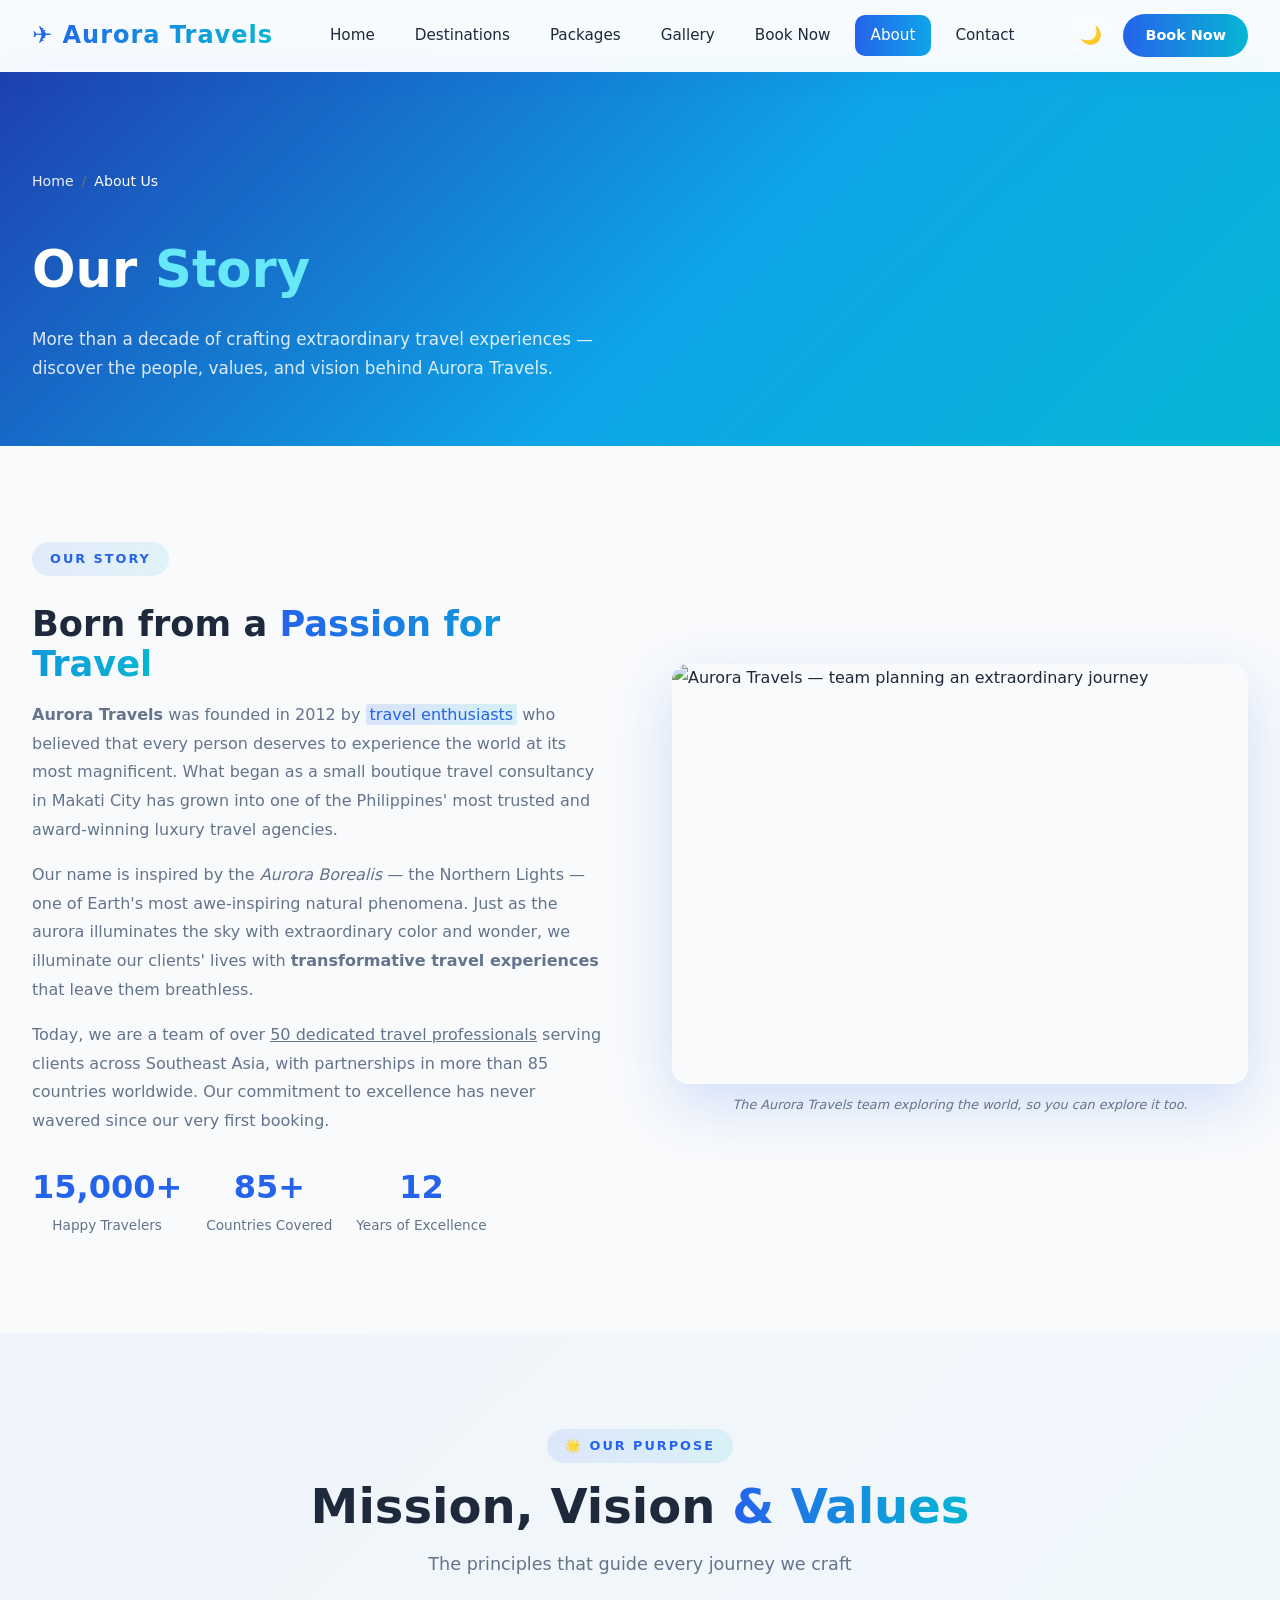
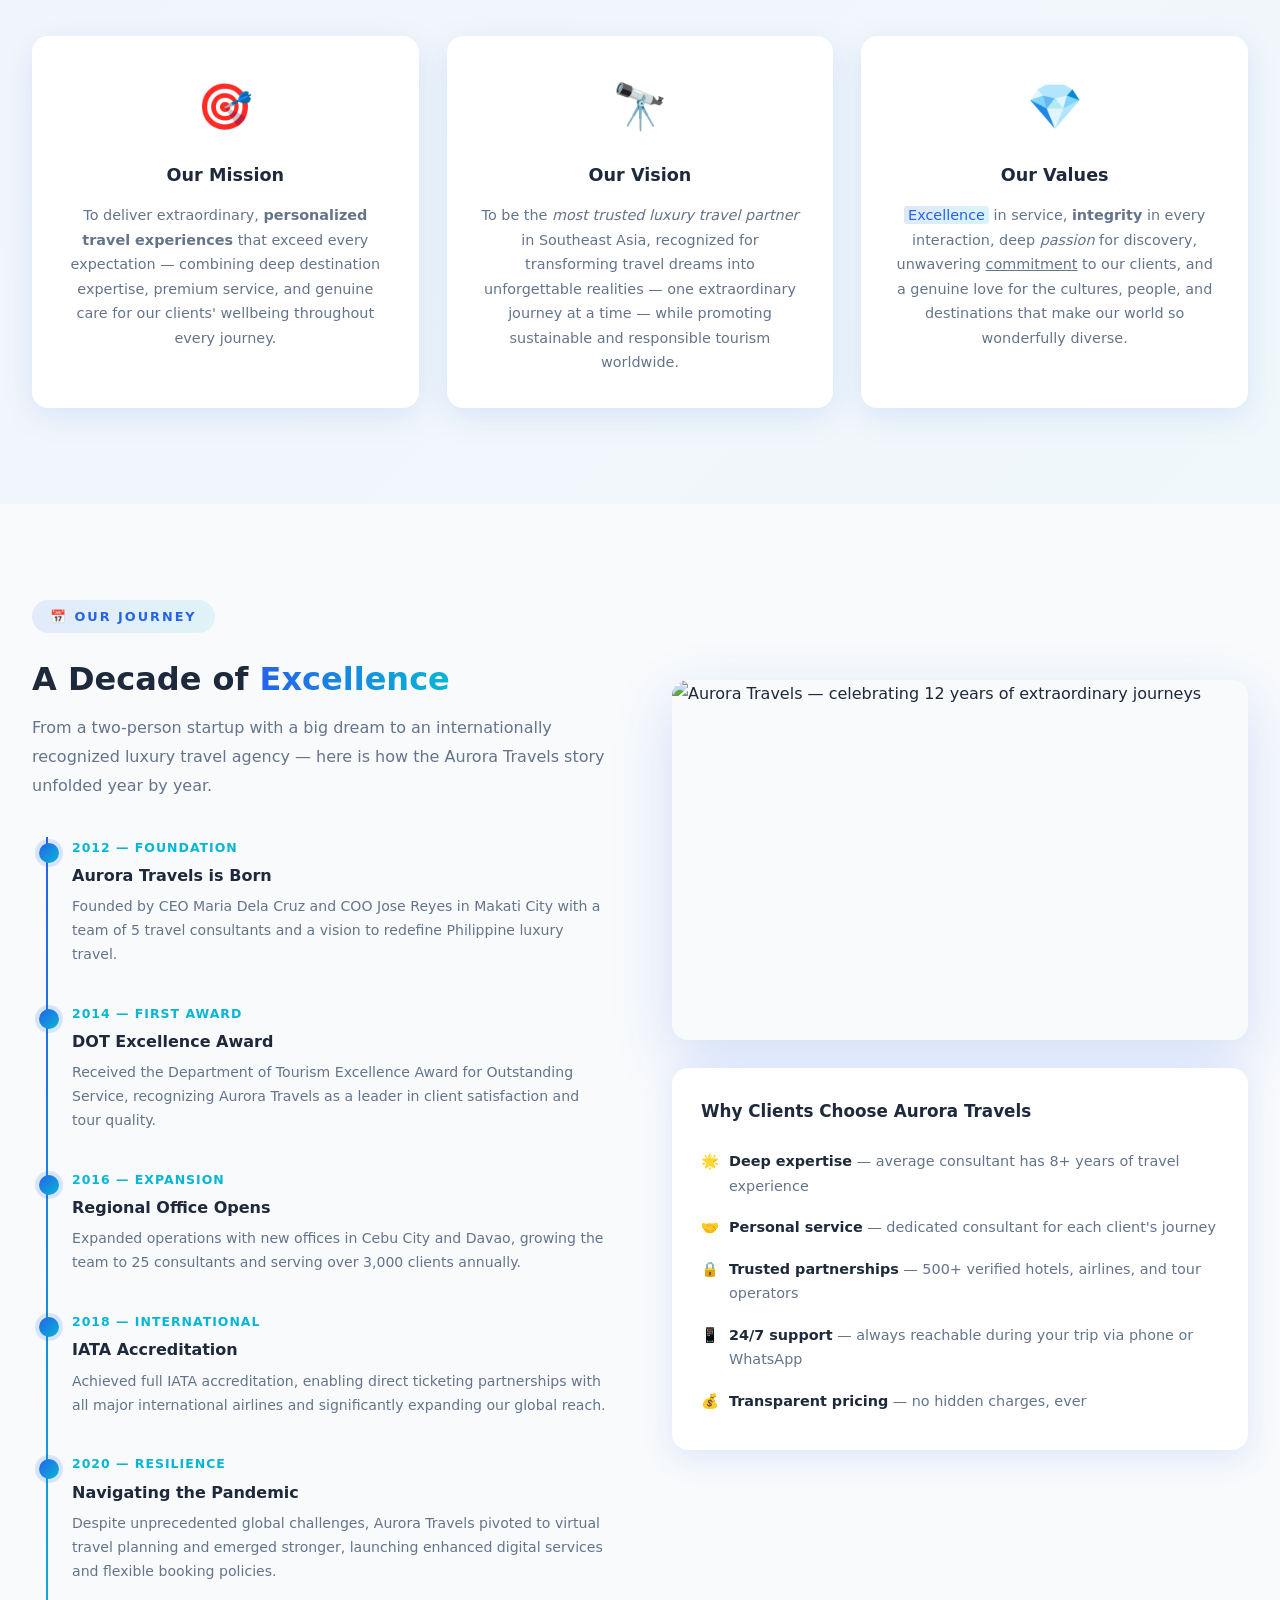
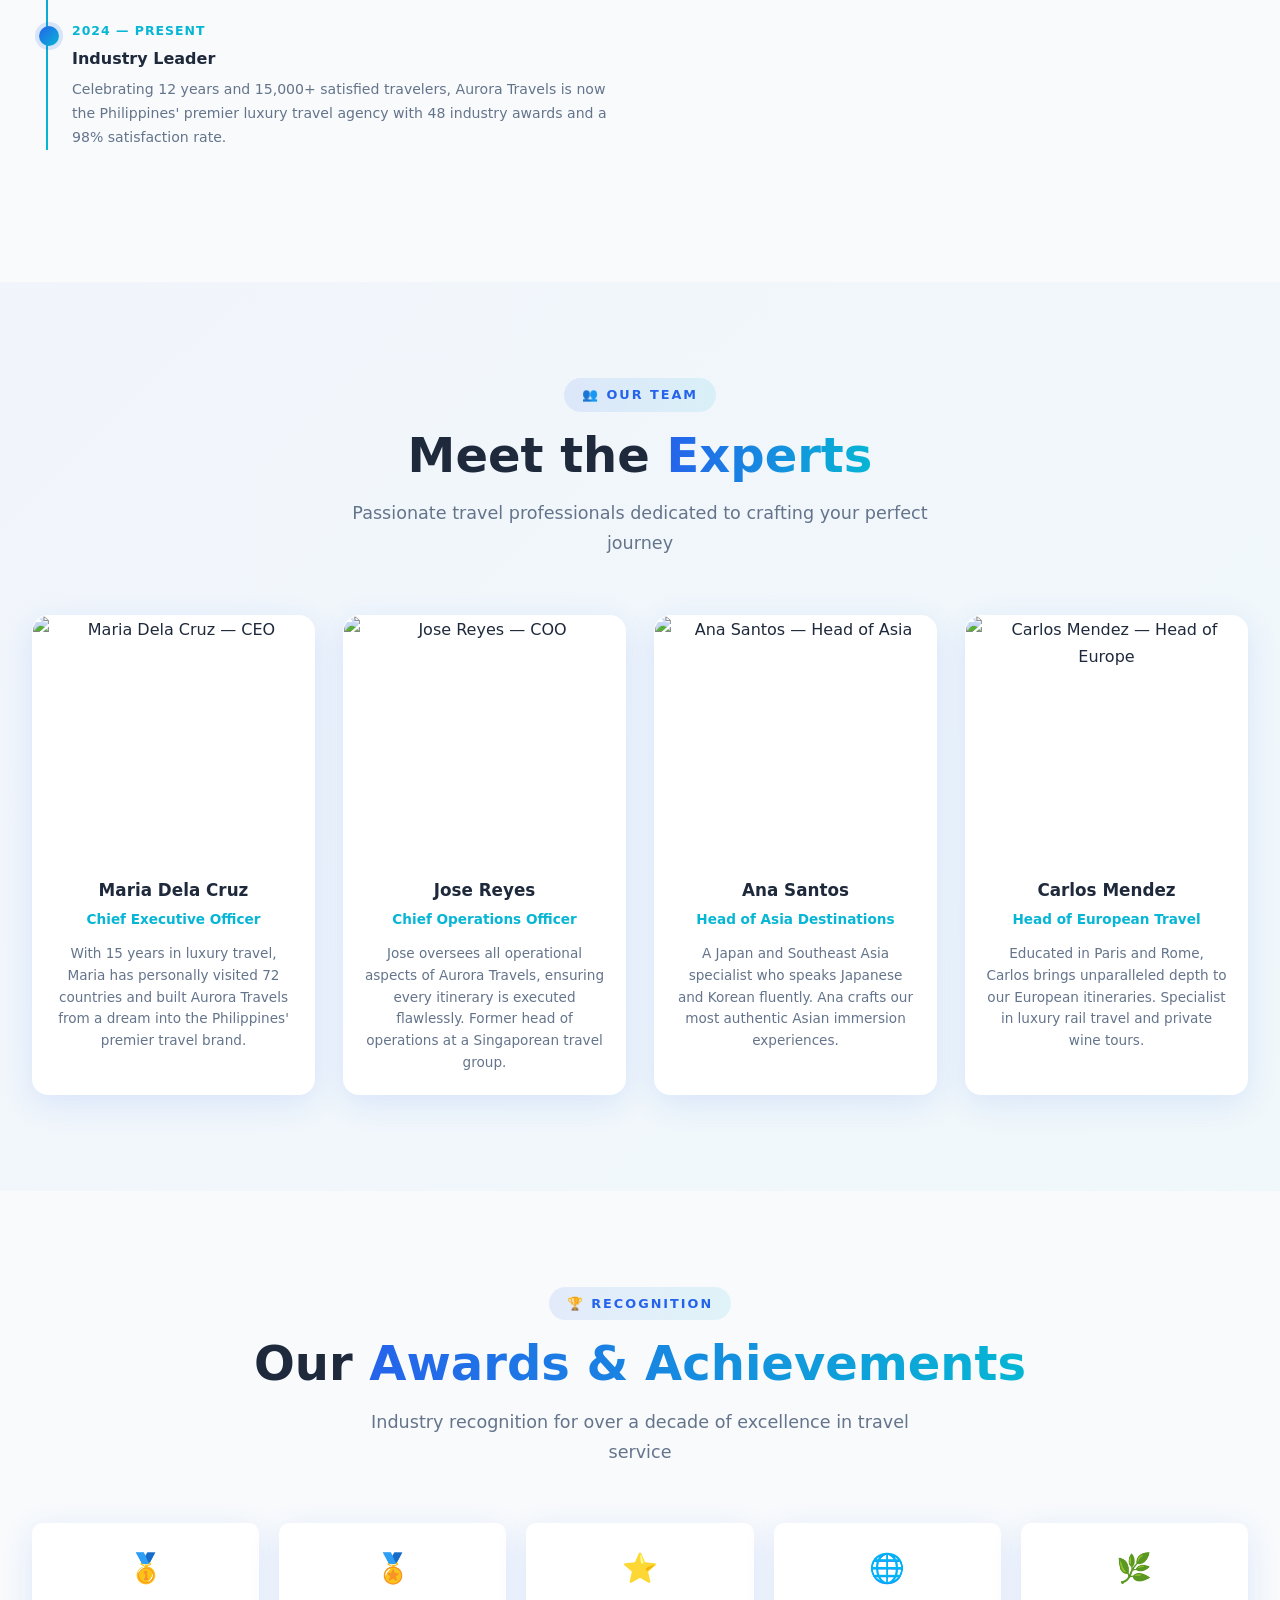
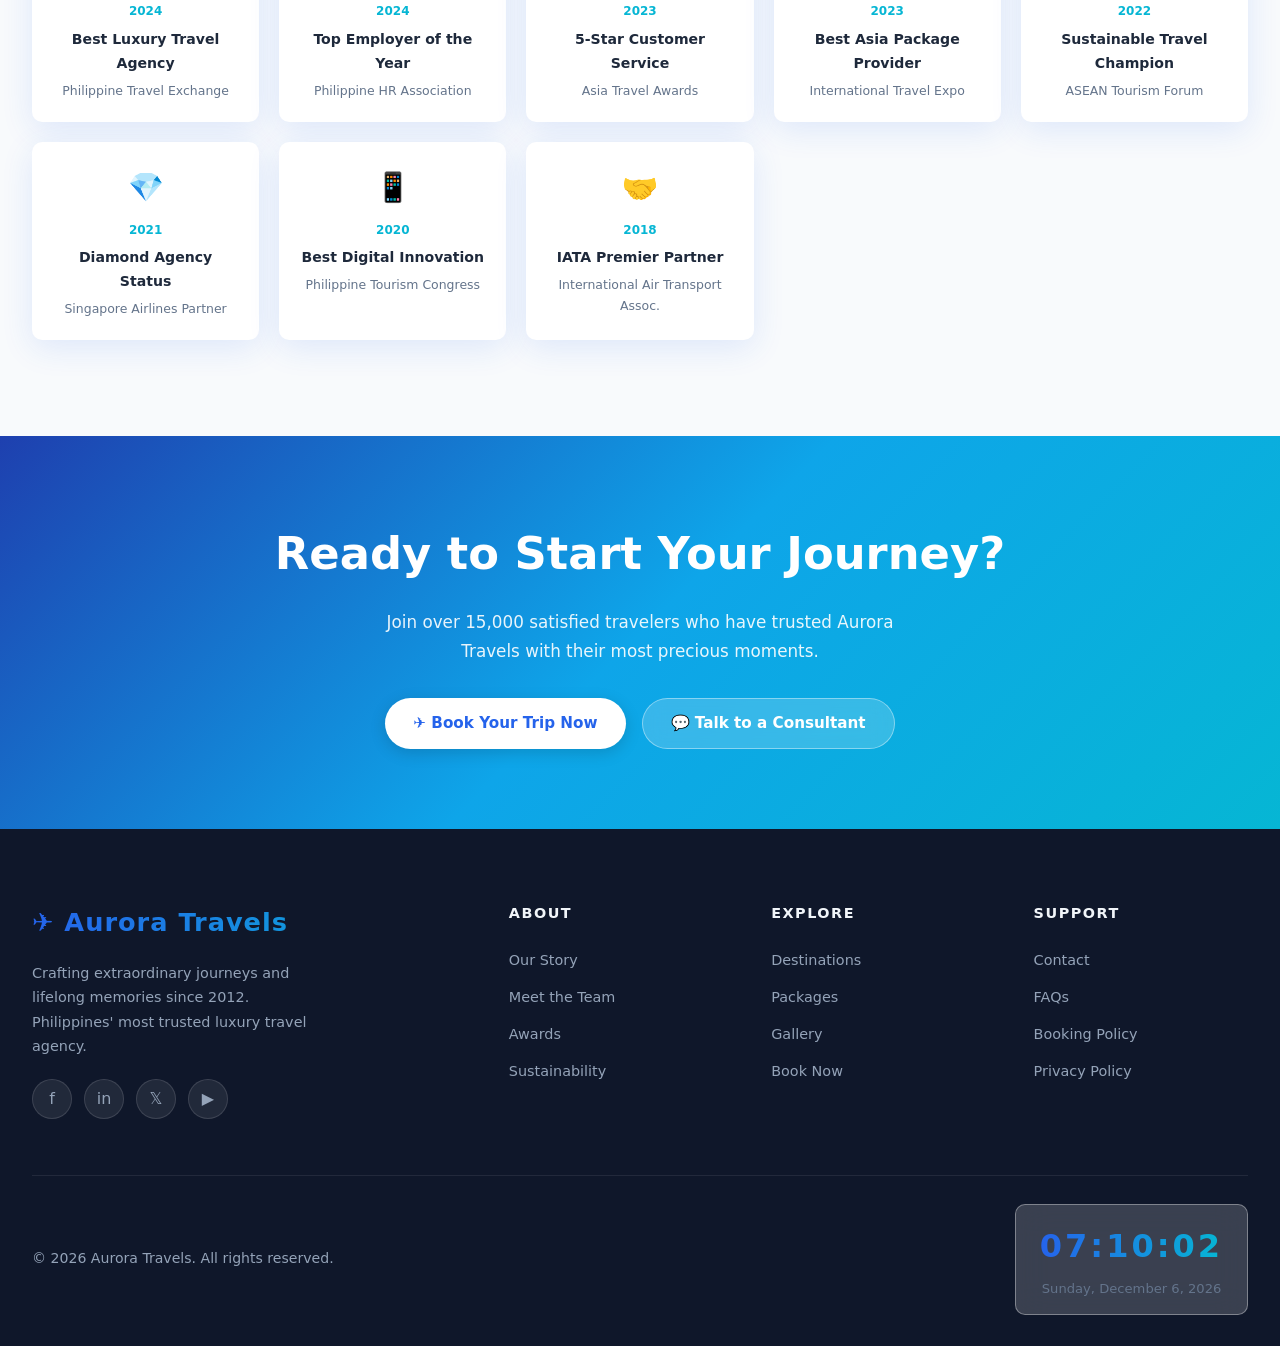
==== about.html @ 72532696 "Add files via upload" ====
<!DOCTYPE html>
<html lang="en">
<head>
  <meta charset="UTF-8" />
  <meta name="viewport" content="width=device-width, initial-scale=1.0" />
  <title>About Us — Aurora Travels</title>
  <link rel="stylesheet" href="style.css" />
  <style>
    /* Internal CSS — About Page */
    .about-hero {
      background: linear-gradient(135deg, #1E40AF 0%, #0EA5E9 55%, #06B6D4 100%);
      padding: 80px 0 64px; color: #fff; position: relative; overflow: hidden;
    }
    .timeline { position: relative; padding: 0 0 0 40px; }
    .timeline::before {
      content: ''; position: absolute; left: 14px; top: 0; bottom: 0;
      width: 2px; background: linear-gradient(to bottom, var(--primary), var(--accent));
    }
    .timeline-item { position: relative; margin-bottom: 36px; }
    .timeline-dot {
      position: absolute; left: -33px; top: 6px;
      width: 20px; height: 20px; border-radius: 50%;
      background: linear-gradient(135deg, var(--primary), var(--accent));
      box-shadow: 0 0 0 4px rgba(37,99,235,0.15);
    }
    .timeline-year {
      font-size: 0.78rem; font-weight: 800; color: var(--accent); letter-spacing: 1px;
      text-transform: uppercase; margin-bottom: 4px;
    }
    .timeline-item h4 { font-size: 1rem; font-weight: 800; margin-bottom: 6px; }
    .timeline-item p  { font-size: 0.88rem; color: var(--text-light); line-height: 1.7; }

    .mission-grid { display: grid; grid-template-columns: 1fr 1fr 1fr; gap: 28px; }
    @media (max-width: 768px) { .mission-grid { grid-template-columns: 1fr; } }
    .mission-card {
      background: var(--card); border-radius: var(--radius); padding: 32px;
      text-align: center; box-shadow: var(--shadow); border: 1px solid var(--glass-border);
      transition: all 0.35s;
    }
    .mission-card:hover { transform: translateY(-6px); box-shadow: var(--shadow-lg); }
    .mission-icon { font-size: 2.8rem; margin-bottom: 16px; }
    .mission-card h3 { font-size: 1.1rem; font-weight: 800; margin-bottom: 12px; }
    .mission-card p  { font-size: 0.9rem; color: var(--text-light); line-height: 1.7; }

    .award-grid { display: grid; grid-template-columns: repeat(auto-fill, minmax(200px, 1fr)); gap: 20px; }
    .award-card {
      background: var(--card); border-radius: var(--radius-sm); padding: 20px; text-align: center;
      border: 1px solid var(--glass-border); box-shadow: var(--shadow); transition: all 0.3s;
    }
    .award-card:hover { transform: translateY(-3px); }
    .award-year { font-size: 0.75rem; color: var(--accent); font-weight: 700; margin-bottom: 6px; }
    .award-name { font-size: 0.88rem; font-weight: 700; margin-bottom: 4px; }
    .award-body { font-size: 0.78rem; color: var(--text-light); }
    .award-trophy { font-size: 1.8rem; margin-bottom: 8px; }
  </style>
</head>
<body>

<div id="loading-screen">
  <div class="loader-logo">✈ Aurora Travels</div>
  <div class="loader-bar"><div class="loader-fill"></div></div>
  <p class="loader-text">Loading our story…</p>
</div>
<button id="scroll-top" onclick="window.scrollTo({top:0,behavior:'smooth'})">▲</button>

<nav class="navbar">
  <div class="nav-inner">
    <a href="index.html" class="nav-logo">✈ Aurora Travels</a>
    <div class="nav-links" id="navLinks">
      <a href="index.html">Home</a>
      <a href="destinations.html">Destinations</a>
      <a href="packages.html">Packages</a>
      <a href="gallery.html">Gallery</a>
      <a href="booking.html">Book Now</a>
      <a href="about.html" class="active">About</a>
      <a href="contact.html">Contact</a>
    </div>
    <div class="nav-actions">
      <button class="btn-theme" id="themeToggle">🌙</button>
      <a href="booking.html" class="btn-nav-cta">Book Now</a>
      <div class="hamburger" id="hamburger"><span></span><span></span><span></span></div>
    </div>
  </div>
</nav>

<!-- Page Hero -->
<section class="about-hero">
  <div class="container" style="position:relative;z-index:2">
    <div class="breadcrumb" style="color:rgba(255,255,255,0.7)">
      <a href="index.html" style="color:rgba(255,255,255,0.9)">Home</a>
      <span>/</span><span style="color:#fff">About Us</span>
    </div>
    <h1 style="font-size:clamp(2.2rem,5vw,3.2rem);font-weight:900;margin:14px 0 12px">
      Our <span style="color:#67E8F9">Story</span>
    </h1>
    <p style="opacity:0.85;max-width:580px;font-size:1.05rem">
      More than a decade of crafting extraordinary travel experiences — discover the people, values, and vision
      behind Aurora Travels.
    </p>
  </div>
</section>

<!-- Company Introduction -->
<section class="section">
  <div class="container">
    <div style="display:grid;grid-template-columns:1fr 1fr;gap:64px;align-items:center" class="fade-in">
      <div>
        <div class="section-tag">Our Story</div>
        <h2 class="section-title" style="font-size:2.2rem;margin-top:12px">
          Born from a <span>Passion for Travel</span>
        </h2>
        <p style="color:var(--text-light);line-height:1.8;margin-bottom:16px">
          <strong>Aurora Travels</strong> was founded in 2012 by <mark>travel enthusiasts</mark> who believed that every person
          deserves to experience the world at its most magnificent. What began as a small boutique travel consultancy
          in Makati City has grown into one of the Philippines' most trusted and award-winning luxury travel agencies.
        </p>
        <p style="color:var(--text-light);line-height:1.8;margin-bottom:16px">
          Our name is inspired by the <em>Aurora Borealis</em> — the Northern Lights — one of Earth's most awe-inspiring
          natural phenomena. Just as the aurora illuminates the sky with extraordinary color and wonder, we illuminate
          our clients' lives with <strong>transformative travel experiences</strong> that leave them breathless.
        </p>
        <p style="color:var(--text-light);line-height:1.8;margin-bottom:24px">
          Today, we are a team of over <u>50 dedicated travel professionals</u> serving clients across Southeast Asia,
          with partnerships in more than 85 countries worldwide. Our commitment to excellence has never wavered
          since our very first booking.
        </p>
        <div style="display:flex;gap:24px;flex-wrap:wrap">
          <div style="text-align:center">
            <div style="font-size:2rem;font-weight:900;color:var(--primary)">15,000+</div>
            <div style="font-size:0.85rem;color:var(--text-light)">Happy Travelers</div>
          </div>
          <div style="text-align:center">
            <div style="font-size:2rem;font-weight:900;color:var(--primary)">85+</div>
            <div style="font-size:0.85rem;color:var(--text-light)">Countries Covered</div>
          </div>
          <div style="text-align:center">
            <div style="font-size:2rem;font-weight:900;color:var(--primary)">12</div>
            <div style="font-size:0.85rem;color:var(--text-light)">Years of Excellence</div>
          </div>
        </div>
      </div>
      <div>
        <a href="gallery.html">
          <img src="https://images.unsplash.com/photo-1469854523086-cc02fe5d8800?w=800&q=80"
            alt="Aurora Travels — team planning an extraordinary journey"
            style="border-radius:var(--radius);box-shadow:var(--shadow-lg);width:100%;height:420px;object-fit:cover;cursor:pointer"
            title="View our Gallery" />
        </a>
        <p style="text-align:center;font-size:0.8rem;color:var(--text-light);margin-top:10px">
          <em>The Aurora Travels team exploring the world, so you can explore it too.</em>
        </p>
      </div>
    </div>
  </div>
</section>

<!-- Mission, Vision, Values -->
<section class="section" style="background:linear-gradient(135deg,rgba(37,99,235,0.03),rgba(6,182,212,0.03))">
  <div class="container">
    <div class="section-header fade-in">
      <div class="section-tag">🌟 Our Purpose</div>
      <h2 class="section-title">Mission, Vision <span>&amp; Values</span></h2>
      <p class="section-subtitle">The principles that guide every journey we craft</p>
    </div>
    <div class="mission-grid">
      <div class="mission-card fade-in">
        <div class="mission-icon">🎯</div>
        <h3>Our Mission</h3>
        <p>
          To deliver extraordinary, <strong>personalized travel experiences</strong> that exceed every expectation —
          combining deep destination expertise, premium service, and genuine care for our clients' wellbeing
          throughout every journey.
        </p>
      </div>
      <div class="mission-card fade-in">
        <div class="mission-icon">🔭</div>
        <h3>Our Vision</h3>
        <p>
          To be the <em>most trusted luxury travel partner</em> in Southeast Asia, recognized for transforming
          travel dreams into unforgettable realities — one extraordinary journey at a time — while promoting
          sustainable and responsible tourism worldwide.
        </p>
      </div>
      <div class="mission-card fade-in">
        <div class="mission-icon">💎</div>
        <h3>Our Values</h3>
        <p>
          <mark>Excellence</mark> in service, <strong>integrity</strong> in every interaction, deep <em>passion</em> for
          discovery, unwavering <u>commitment</u> to our clients, and a genuine love for the cultures, people,
          and destinations that make our world so wonderfully diverse.
        </p>
      </div>
    </div>
  </div>
</section>

<!-- Company History Timeline -->
<section class="section">
  <div class="container">
    <div style="display:grid;grid-template-columns:1fr 1fr;gap:64px;align-items:start">
      <div class="fade-in">
        <div class="section-tag">📅 Our Journey</div>
        <h2 class="section-title" style="font-size:2rem;margin-top:12px">
          A Decade of <span>Excellence</span>
        </h2>
        <p style="color:var(--text-light);margin-bottom:36px;line-height:1.8">
          From a two-person startup with a big dream to an internationally recognized luxury travel agency —
          here is how the Aurora Travels story unfolded year by year.
        </p>
        <div class="timeline">
          <div class="timeline-item">
            <div class="timeline-dot"></div>
            <div class="timeline-year">2012 — Foundation</div>
            <h4>Aurora Travels is Born</h4>
            <p>Founded by CEO Maria Dela Cruz and COO Jose Reyes in Makati City with a team of 5 travel consultants and a vision to redefine Philippine luxury travel.</p>
          </div>
          <div class="timeline-item">
            <div class="timeline-dot"></div>
            <div class="timeline-year">2014 — First Award</div>
            <h4>DOT Excellence Award</h4>
            <p>Received the Department of Tourism Excellence Award for Outstanding Service, recognizing Aurora Travels as a leader in client satisfaction and tour quality.</p>
          </div>
          <div class="timeline-item">
            <div class="timeline-dot"></div>
            <div class="timeline-year">2016 — Expansion</div>
            <h4>Regional Office Opens</h4>
            <p>Expanded operations with new offices in Cebu City and Davao, growing the team to 25 consultants and serving over 3,000 clients annually.</p>
          </div>
          <div class="timeline-item">
            <div class="timeline-dot"></div>
            <div class="timeline-year">2018 — International</div>
            <h4>IATA Accreditation</h4>
            <p>Achieved full IATA accreditation, enabling direct ticketing partnerships with all major international airlines and significantly expanding our global reach.</p>
          </div>
          <div class="timeline-item">
            <div class="timeline-dot"></div>
            <div class="timeline-year">2020 — Resilience</div>
            <h4>Navigating the Pandemic</h4>
            <p>Despite unprecedented global challenges, Aurora Travels pivoted to virtual travel planning and emerged stronger, launching enhanced digital services and flexible booking policies.</p>
          </div>
          <div class="timeline-item">
            <div class="timeline-dot"></div>
            <div class="timeline-year">2024 — Present</div>
            <h4>Industry Leader</h4>
            <p>Celebrating 12 years and 15,000+ satisfied travelers, Aurora Travels is now the Philippines' premier luxury travel agency with 48 industry awards and a 98% satisfaction rate.</p>
          </div>
        </div>
      </div>
      <div class="fade-in" style="padding-top:80px">
        <img src="https://images.unsplash.com/photo-1528360983277-13d401cdc186?w=700&q=80"
          alt="Aurora Travels — celebrating 12 years of extraordinary journeys"
          style="border-radius:var(--radius);box-shadow:var(--shadow-lg);width:100%;height:360px;object-fit:cover;margin-bottom:28px" />
        <!-- Why Choose Aurora — Unordered List -->
        <div style="background:var(--card);border-radius:var(--radius);padding:28px;box-shadow:var(--shadow);border:1px solid var(--glass-border)">
          <h3 style="font-size:1.05rem;margin-bottom:16px">Why Clients Choose Aurora Travels</h3>
          <ul style="list-style:none">
            <li style="display:flex;gap:10px;padding:8px 0;border-bottom:1px solid var(--glass-border);font-size:0.9rem;color:var(--text-light)">🌟 <span><strong style="color:var(--text)">Deep expertise</strong> — average consultant has 8+ years of travel experience</span></li>
            <li style="display:flex;gap:10px;padding:8px 0;border-bottom:1px solid var(--glass-border);font-size:0.9rem;color:var(--text-light)">🤝 <span><strong style="color:var(--text)">Personal service</strong> — dedicated consultant for each client's journey</span></li>
            <li style="display:flex;gap:10px;padding:8px 0;border-bottom:1px solid var(--glass-border);font-size:0.9rem;color:var(--text-light)">🔒 <span><strong style="color:var(--text)">Trusted partnerships</strong> — 500+ verified hotels, airlines, and tour operators</span></li>
            <li style="display:flex;gap:10px;padding:8px 0;border-bottom:1px solid var(--glass-border);font-size:0.9rem;color:var(--text-light)">📱 <span><strong style="color:var(--text)">24/7 support</strong> — always reachable during your trip via phone or WhatsApp</span></li>
            <li style="display:flex;gap:10px;padding:8px 0;font-size:0.9rem;color:var(--text-light)">💰 <span><strong style="color:var(--text)">Transparent pricing</strong> — no hidden charges, ever</span></li>
          </ul>
        </div>
      </div>
    </div>
  </div>
</section>

<!-- Our Team -->
<section class="section" style="background:linear-gradient(135deg,rgba(37,99,235,0.03),rgba(6,182,212,0.03))">
  <div class="container">
    <div class="section-header fade-in">
      <div class="section-tag">👥 Our Team</div>
      <h2 class="section-title">Meet the <span>Experts</span></h2>
      <p class="section-subtitle">Passionate travel professionals dedicated to crafting your perfect journey</p>
    </div>
    <div class="team-grid">
      <div class="team-card fade-in">
        <img src="https://images.unsplash.com/photo-1573496359142-b8d87734a5a2?w=400&q=80" alt="Maria Dela Cruz — CEO" class="team-img" />
        <div class="team-body">
          <div class="team-name">Maria Dela Cruz</div>
          <div class="team-role">Chief Executive Officer</div>
          <p class="team-bio">With 15 years in luxury travel, Maria has personally visited 72 countries and built Aurora Travels from a dream into the Philippines' premier travel brand.</p>
        </div>
      </div>
      <div class="team-card fade-in">
        <img src="https://images.unsplash.com/photo-1472099645785-5658abf4ff4e?w=400&q=80" alt="Jose Reyes — COO" class="team-img" />
        <div class="team-body">
          <div class="team-name">Jose Reyes</div>
          <div class="team-role">Chief Operations Officer</div>
          <p class="team-bio">Jose oversees all operational aspects of Aurora Travels, ensuring every itinerary is executed flawlessly. Former head of operations at a Singaporean travel group.</p>
        </div>
      </div>
      <div class="team-card fade-in">
        <img src="https://images.unsplash.com/photo-1580489944761-15a19d654956?w=400&q=80" alt="Ana Santos — Head of Asia" class="team-img" />
        <div class="team-body">
          <div class="team-name">Ana Santos</div>
          <div class="team-role">Head of Asia Destinations</div>
          <p class="team-bio">A Japan and Southeast Asia specialist who speaks Japanese and Korean fluently. Ana crafts our most authentic Asian immersion experiences.</p>
        </div>
      </div>
      <div class="team-card fade-in">
        <img src="https://images.unsplash.com/photo-1560250097-0b93528c311a?w=400&q=80" alt="Carlos Mendez — Head of Europe" class="team-img" />
        <div class="team-body">
          <div class="team-name">Carlos Mendez</div>
          <div class="team-role">Head of European Travel</div>
          <p class="team-bio">Educated in Paris and Rome, Carlos brings unparalleled depth to our European itineraries. Specialist in luxury rail travel and private wine tours.</p>
        </div>
      </div>
    </div>
  </div>
</section>

<!-- Achievements / Awards -->
<section class="section">
  <div class="container">
    <div class="section-header fade-in">
      <div class="section-tag">🏆 Recognition</div>
      <h2 class="section-title">Our <span>Awards &amp; Achievements</span></h2>
      <p class="section-subtitle">Industry recognition for over a decade of excellence in travel service</p>
    </div>
    <div class="award-grid">
      <div class="award-card fade-in"><div class="award-trophy">🥇</div><div class="award-year">2024</div><div class="award-name">Best Luxury Travel Agency</div><div class="award-body">Philippine Travel Exchange</div></div>
      <div class="award-card fade-in"><div class="award-trophy">🏅</div><div class="award-year">2024</div><div class="award-name">Top Employer of the Year</div><div class="award-body">Philippine HR Association</div></div>
      <div class="award-card fade-in"><div class="award-trophy">⭐</div><div class="award-year">2023</div><div class="award-name">5-Star Customer Service</div><div class="award-body">Asia Travel Awards</div></div>
      <div class="award-card fade-in"><div class="award-trophy">🌐</div><div class="award-year">2023</div><div class="award-name">Best Asia Package Provider</div><div class="award-body">International Travel Expo</div></div>
      <div class="award-card fade-in"><div class="award-trophy">🌿</div><div class="award-year">2022</div><div class="award-name">Sustainable Travel Champion</div><div class="award-body">ASEAN Tourism Forum</div></div>
      <div class="award-card fade-in"><div class="award-trophy">💎</div><div class="award-year">2021</div><div class="award-name">Diamond Agency Status</div><div class="award-body">Singapore Airlines Partner</div></div>
      <div class="award-card fade-in"><div class="award-trophy">📱</div><div class="award-year">2020</div><div class="award-name">Best Digital Innovation</div><div class="award-body">Philippine Tourism Congress</div></div>
      <div class="award-card fade-in"><div class="award-trophy">🤝</div><div class="award-year">2018</div><div class="award-name">IATA Premier Partner</div><div class="award-body">International Air Transport Assoc.</div></div>
    </div>
  </div>
</section>

<!-- Call to Action -->
<section style="background:linear-gradient(135deg,#1E40AF,#0EA5E9,#06B6D4);padding:80px 0;text-align:center;color:#fff">
  <div class="container fade-in">
    <h2 style="font-size:clamp(1.8rem,4vw,2.8rem);font-weight:900;margin-bottom:16px">
      Ready to Start Your Journey?
    </h2>
    <p style="opacity:0.9;max-width:520px;margin:0 auto 32px;font-size:1.05rem">
      Join over 15,000 satisfied travelers who have trusted Aurora Travels with their most precious moments.
    </p>
    <div style="display:flex;gap:16px;justify-content:center;flex-wrap:wrap">
      <a href="booking.html" class="btn btn-white">✈ Book Your Trip Now</a>
      <a href="contact.html" class="btn btn-ghost" style="color:#fff;border-color:rgba(255,255,255,0.4)">💬 Talk to a Consultant</a>
    </div>
  </div>
</section>

<footer>
  <div class="container">
    <div class="footer-grid">
      <div class="footer-brand">
        <div class="nav-logo">✈ Aurora Travels</div>
        <p>Crafting extraordinary journeys and lifelong memories since 2012. Philippines' most trusted luxury travel agency.</p>
        <div class="footer-social">
          <a class="social-btn" href="https://www.facebook.com" target="_blank">f</a>
          <a class="social-btn" href="https://www.instagram.com" target="_blank">in</a>
          <a class="social-btn" href="https://www.twitter.com" target="_blank">𝕏</a>
          <a class="social-btn" href="https://www.youtube.com" target="_blank">▶</a>
        </div>
      </div>
      <div class="footer-col"><h4>About</h4><ul>
        <li><a href="about.html">Our Story</a></li><li><a href="about.html">Meet the Team</a></li>
        <li><a href="about.html">Awards</a></li><li><a href="about.html">Sustainability</a></li>
      </ul></div>
      <div class="footer-col"><h4>Explore</h4><ul>
        <li><a href="destinations.html">Destinations</a></li>
        <li><a href="packages.html">Packages</a></li>
        <li><a href="gallery.html">Gallery</a></li>
        <li><a href="booking.html">Book Now</a></li>
      </ul></div>
      <div class="footer-col"><h4>Support</h4><ul>
        <li><a href="contact.html">Contact</a></li>
        <li><a href="contact.html">FAQs</a></li>
        <li><a href="booking.html">Booking Policy</a></li>
        <li><a href="#">Privacy Policy</a></li>
      </ul></div>
    </div>
    <div class="footer-bottom">
      <p>© 2026 Aurora Travels. All rights reserved.</p>
      <div class="clock-widget"><div class="clock-time" id="clockTime">00:00:00</div><div class="clock-date" id="clockDate">—</div></div>
    </div>
  </div>
</footer>

<script>
  window.addEventListener('load',function(){setTimeout(function(){var l=document.getElementById('loading-screen');if(l)l.classList.add('hidden');},2200);});
  var isDark=localStorage.getItem('aurora-theme')==='dark';
  var themeBtn=document.getElementById('themeToggle');
  if(isDark){document.body.classList.add('dark');themeBtn.textContent='☀️';}
  themeBtn.addEventListener('click',function(){document.body.classList.toggle('dark');isDark=document.body.classList.contains('dark');themeBtn.textContent=isDark?'☀️':'🌙';localStorage.setItem('aurora-theme',isDark?'dark':'light');});
  document.getElementById('hamburger').addEventListener('click',function(){document.getElementById('navLinks').classList.toggle('mobile-open');});
  window.addEventListener('scroll',function(){var b=document.getElementById('scroll-top');if(b){if(window.scrollY>400)b.classList.add('visible');else b.classList.remove('visible');}});
  var fadeEls=document.querySelectorAll('.fade-in');
  var obs=new IntersectionObserver(function(entries){entries.forEach(function(e){if(e.isIntersecting){e.target.classList.add('visible');obs.unobserve(e.target);}});},{threshold:0.1});
  fadeEls.forEach(function(el){obs.observe(el);});
  function updateClock(){var n=new Date();var h=String(n.getHours()).padStart(2,'0');var m=String(n.getMinutes()).padStart(2,'0');var s=String(n.getSeconds()).padStart(2,'0');var t=document.getElementById('clockTime');var d=document.getElementById('clockDate');var days=['Sunday','Monday','Tuesday','Wednesday','Thursday','Friday','Saturday'];var months=['January','February','March','April','May','June','July','August','September','October','November','December'];if(t)t.textContent=h+':'+m+':'+s;if(d)d.textContent=days[n.getDay()]+', '+months[n.getMonth()]+' '+n.getDate()+', '+n.getFullYear();}
  updateClock();setInterval(updateClock,1000);
</script>
</body>
</html>
---- style.css ----
/* =========================================
   AURORA TRAVELS — External Stylesheet
   style.css
   ========================================= */

/* ---- CSS Variables ---- */
:root {
  --primary:     #2563EB;
  --secondary:   #0EA5E9;
  --accent:      #06B6D4;
  --bg:          #F8FAFC;
  --card:        #FFFFFF;
  --text:        #1E293B;
  --text-light:  #64748B;
  --glass-bg:    rgba(255,255,255,0.18);
  --glass-border:rgba(255,255,255,0.35);
  --shadow:      0 8px 32px rgba(37,99,235,0.12);
  --shadow-lg:   0 20px 60px rgba(37,99,235,0.18);
  --radius:      16px;
  --radius-sm:   10px;
  --transition:  all 0.35s cubic-bezier(0.4, 0, 0.2, 1);
  --nav-h:       72px;
}

/* Dark mode */
body.dark {
  --bg:          #0F172A;
  --card:        #1E293B;
  --text:        #F1F5F9;
  --text-light:  #94A3B8;
  --glass-bg:    rgba(30,41,59,0.72);
  --glass-border:rgba(148,163,184,0.18);
  --shadow:      0 8px 32px rgba(0,0,0,0.4);
}

/* ---- Reset & Base ---- */
*, *::before, *::after { box-sizing: border-box; margin: 0; padding: 0; }

html { scroll-behavior: smooth; font-size: 16px; }

body {
  font-family: 'Segoe UI', 'Inter', system-ui, sans-serif;
  background: var(--bg);
  color: var(--text);
  line-height: 1.7;
  transition: background 0.4s, color 0.4s;
  overflow-x: hidden;
}

img { max-width: 100%; height: auto; display: block; }
a  { text-decoration: none; color: inherit; }
ul { list-style: none; }

/* ---- Loading Screen ---- */
#loading-screen {
  position: fixed; inset: 0; z-index: 9999;
  background: linear-gradient(135deg, #1E40AF 0%, #0EA5E9 50%, #06B6D4 100%);
  display: flex; flex-direction: column; align-items: center; justify-content: center;
  transition: opacity 0.6s, visibility 0.6s;
}
#loading-screen.hidden { opacity: 0; visibility: hidden; }
.loader-logo { font-size: 2.4rem; font-weight: 800; color: #fff; letter-spacing: 2px; margin-bottom: 28px; }
.loader-bar { width: 220px; height: 4px; background: rgba(255,255,255,0.3); border-radius: 99px; overflow: hidden; }
.loader-fill { height: 100%; background: #fff; border-radius: 99px; animation: loadFill 2s ease forwards; }
@keyframes loadFill { from { width: 0; } to { width: 100%; } }
.loader-text { color: rgba(255,255,255,0.8); margin-top: 16px; font-size: 0.9rem; letter-spacing: 1px; }

/* ---- Navigation ---- */
nav.navbar {
  position: sticky; top: 0; z-index: 900;
  height: var(--nav-h);
  background: var(--glass-bg);
  backdrop-filter: blur(20px) saturate(180%);
  -webkit-backdrop-filter: blur(20px) saturate(180%);
  border-bottom: 1px solid var(--glass-border);
  box-shadow: 0 4px 24px rgba(37,99,235,0.08);
  display: flex; align-items: center;
  transition: var(--transition);
}
.nav-inner {
  max-width: 1280px; width: 100%; margin: auto;
  padding: 0 32px;
  display: flex; align-items: center; justify-content: space-between;
}
.nav-logo {
  font-size: 1.5rem; font-weight: 800; letter-spacing: 1px;
  background: linear-gradient(90deg, var(--primary), var(--accent));
  -webkit-background-clip: text; -webkit-text-fill-color: transparent;
  background-clip: text;
}
.nav-links { display: flex; gap: 8px; align-items: center; }
.nav-links a {
  padding: 8px 16px; border-radius: var(--radius-sm);
  font-weight: 500; font-size: 0.95rem; color: var(--text);
  transition: var(--transition);
}
.nav-links a:hover,
.nav-links a.active {
  background: linear-gradient(90deg, var(--primary), var(--secondary));
  color: #fff;
}
.nav-actions { display: flex; gap: 12px; align-items: center; }
.btn-theme {
  width: 40px; height: 40px; border-radius: 50%; border: 2px solid var(--glass-border);
  background: var(--glass-bg); cursor: pointer; font-size: 1.1rem;
  display: flex; align-items: center; justify-content: center;
  transition: var(--transition); color: var(--text);
}
.btn-theme:hover { transform: scale(1.1); }
.btn-nav-cta {
  padding: 9px 22px; border-radius: 99px;
  background: linear-gradient(90deg, var(--primary), var(--accent));
  color: #fff; font-weight: 600; font-size: 0.9rem;
  border: none; cursor: pointer; transition: var(--transition);
}
.btn-nav-cta:hover { transform: translateY(-2px); box-shadow: 0 6px 20px rgba(37,99,235,0.4); }

/* Hamburger */
.hamburger { display: none; flex-direction: column; gap: 5px; cursor: pointer; padding: 4px; }
.hamburger span { display: block; width: 24px; height: 2px; background: var(--text); border-radius: 2px; transition: var(--transition); }

/* ---- Buttons ---- */
.btn {
  display: inline-flex; align-items: center; gap: 8px;
  padding: 12px 28px; border-radius: 99px;
  font-weight: 600; font-size: 0.95rem;
  border: none; cursor: pointer; transition: var(--transition);
  text-decoration: none;
}
.btn-primary {
  background: linear-gradient(90deg, var(--primary), var(--secondary));
  color: #fff; box-shadow: 0 4px 16px rgba(37,99,235,0.35);
}
.btn-primary:hover { transform: translateY(-3px); box-shadow: 0 8px 28px rgba(37,99,235,0.5); }

.btn-outline {
  background: transparent;
  border: 2px solid var(--primary); color: var(--primary);
}
.btn-outline:hover { background: var(--primary); color: #fff; transform: translateY(-2px); }

.btn-ghost {
  background: var(--glass-bg); border: 1px solid var(--glass-border);
  color: var(--text); backdrop-filter: blur(10px);
}
.btn-ghost:hover { background: var(--primary); color: #fff; }

.btn-white {
  background: #fff; color: var(--primary); font-weight: 700;
  box-shadow: 0 4px 16px rgba(0,0,0,0.15);
}
.btn-white:hover { transform: translateY(-3px); box-shadow: 0 8px 28px rgba(0,0,0,0.22); }

.btn-sm { padding: 8px 20px; font-size: 0.85rem; }

/* ---- Layout Utilities ---- */
.container { max-width: 1280px; margin: auto; padding: 0 32px; }
.section { padding: 96px 0; }
.section-sm { padding: 64px 0; }

.section-header { text-align: center; margin-bottom: 56px; }
.section-tag {
  display: inline-block; padding: 6px 18px; border-radius: 99px;
  background: linear-gradient(90deg, rgba(37,99,235,0.1), rgba(6,182,212,0.1));
  color: var(--primary); font-size: 0.8rem; font-weight: 700;
  letter-spacing: 2px; text-transform: uppercase; margin-bottom: 16px;
}
.section-title { font-size: clamp(2rem, 4vw, 3rem); font-weight: 800; line-height: 1.15; margin-bottom: 16px; }
.section-title span {
  background: linear-gradient(90deg, var(--primary), var(--accent));
  -webkit-background-clip: text; -webkit-text-fill-color: transparent;
  background-clip: text;
}
.section-subtitle { font-size: 1.1rem; color: var(--text-light); max-width: 600px; margin: auto; }

/* ---- Glassmorphism Card ---- */
.glass-card {
  background: var(--glass-bg);
  backdrop-filter: blur(16px) saturate(180%);
  -webkit-backdrop-filter: blur(16px) saturate(180%);
  border: 1px solid var(--glass-border);
  border-radius: var(--radius);
  box-shadow: var(--shadow);
  transition: var(--transition);
}
.glass-card:hover { transform: translateY(-6px); box-shadow: var(--shadow-lg); }

/* ---- Destination Cards ---- */
.destinations-grid {
  display: grid;
  grid-template-columns: repeat(auto-fill, minmax(300px, 1fr));
  gap: 28px;
}
.dest-card {
  background: var(--card);
  border-radius: var(--radius);
  overflow: hidden;
  box-shadow: var(--shadow);
  transition: var(--transition);
  border: 1px solid var(--glass-border);
}
.dest-card:hover { transform: translateY(-8px); box-shadow: var(--shadow-lg); }

.dest-img-wrap { position: relative; overflow: hidden; height: 220px; }
.dest-img-wrap img {
  width: 100%; height: 100%; object-fit: cover;
  transition: transform 0.5s ease;
}
.dest-card:hover .dest-img-wrap img { transform: scale(1.08); }
.dest-badge {
  position: absolute; top: 14px; right: 14px;
  background: var(--glass-bg); backdrop-filter: blur(10px);
  border: 1px solid var(--glass-border);
  color: #fff; padding: 4px 12px; border-radius: 99px; font-size: 0.78rem; font-weight: 600;
}
.dest-rating { position: absolute; bottom: 14px; left: 14px;
  background: rgba(0,0,0,0.55); color: #FFD700; padding: 4px 10px; border-radius: 99px;
  font-size: 0.82rem; font-weight: 700; backdrop-filter: blur(6px); }

.dest-body { padding: 22px; }
.dest-country { font-size: 0.78rem; color: var(--accent); font-weight: 700; text-transform: uppercase; letter-spacing: 1px; margin-bottom: 6px; }
.dest-name { font-size: 1.3rem; font-weight: 800; margin-bottom: 8px; }
.dest-desc { color: var(--text-light); font-size: 0.9rem; line-height: 1.6; margin-bottom: 14px; }
.dest-meta { display: flex; gap: 14px; flex-wrap: wrap; margin-bottom: 16px; }
.dest-meta span { display: flex; align-items: center; gap: 5px; font-size: 0.82rem; color: var(--text-light); }
.dest-meta span strong { color: var(--text); }
.dest-price { font-size: 1.1rem; font-weight: 800; color: var(--primary); margin-bottom: 16px; }
.dest-price small { font-size: 0.75rem; font-weight: 400; color: var(--text-light); }

/* ---- Package Cards ---- */
.packages-grid { display: grid; grid-template-columns: repeat(auto-fill, minmax(320px, 1fr)); gap: 32px; }
.pkg-card {
  background: var(--card); border-radius: var(--radius);
  overflow: hidden; box-shadow: var(--shadow);
  border: 1px solid var(--glass-border); transition: var(--transition);
  position: relative;
}
.pkg-card.featured { border-color: var(--primary); }
.pkg-card:hover { transform: translateY(-8px); box-shadow: var(--shadow-lg); }
.pkg-badge-feat {
  position: absolute; top: 0; right: 24px;
  background: linear-gradient(90deg, var(--primary), var(--accent));
  color: #fff; padding: 6px 18px; font-size: 0.78rem; font-weight: 700; border-radius: 0 0 12px 12px;
}
.pkg-img { height: 200px; object-fit: cover; width: 100%; }
.pkg-body { padding: 24px; }
.pkg-type { font-size: 0.75rem; color: var(--accent); font-weight: 700; text-transform: uppercase; letter-spacing: 1px; margin-bottom: 8px; }
.pkg-name { font-size: 1.25rem; font-weight: 800; margin-bottom: 10px; }
.pkg-desc { color: var(--text-light); font-size: 0.9rem; margin-bottom: 18px; line-height: 1.6; }
.pkg-features { margin-bottom: 20px; }
.pkg-features li { display: flex; align-items: center; gap: 8px; font-size: 0.88rem; padding: 5px 0; color: var(--text-light); }
.pkg-features li::before { content: '✓'; color: var(--accent); font-weight: 800; }
.pkg-footer { display: flex; align-items: center; justify-content: space-between; padding-top: 18px; border-top: 1px solid var(--glass-border); }
.pkg-price { font-size: 1.5rem; font-weight: 900; color: var(--primary); }
.pkg-price small { font-size: 0.75rem; font-weight: 400; color: var(--text-light); display: block; }

/* ---- Hero ---- */
.hero {
  min-height: 100vh; position: relative;
  display: flex; align-items: center;
  overflow: hidden;
}
.hero-bg {
  position: absolute; inset: 0;
  background: linear-gradient(135deg, #1E40AF 0%, #0EA5E9 40%, #06B6D4 75%, #0891B2 100%);
}
.hero-bg-img {
  position: absolute; inset: 0;
  background-size: cover; background-position: center;
  opacity: 0.25; mix-blend-mode: luminosity;
}
.hero-overlay {
  position: absolute; inset: 0;
  background: linear-gradient(to bottom, rgba(30,64,175,0.6) 0%, rgba(6,182,212,0.3) 100%);
}
.hero-particles { position: absolute; inset: 0; overflow: hidden; }
.particle {
  position: absolute; border-radius: 50%;
  background: rgba(255,255,255,0.18);
  animation: floatUp linear infinite;
}
@keyframes floatUp {
  0%   { transform: translateY(100vh) scale(0); opacity: 0; }
  10%  { opacity: 1; }
  90%  { opacity: 1; }
  100% { transform: translateY(-100px) scale(1); opacity: 0; }
}
.hero-content { position: relative; z-index: 2; max-width: 760px; color: #fff; }
.hero-eyebrow {
  display: inline-flex; align-items: center; gap: 8px;
  background: rgba(255,255,255,0.15); backdrop-filter: blur(10px);
  border: 1px solid rgba(255,255,255,0.3); border-radius: 99px;
  padding: 6px 18px; font-size: 0.82rem; font-weight: 600; margin-bottom: 24px;
  letter-spacing: 1px;
}
.hero-title { font-size: clamp(2.8rem, 6vw, 5rem); font-weight: 900; line-height: 1.08; margin-bottom: 22px; }
.hero-subtitle { font-size: 1.2rem; opacity: 0.9; margin-bottom: 36px; max-width: 540px; line-height: 1.7; }
.hero-actions { display: flex; gap: 14px; flex-wrap: wrap; margin-bottom: 48px; }
.hero-search {
  background: var(--glass-bg); backdrop-filter: blur(20px);
  border: 1px solid rgba(255,255,255,0.3); border-radius: var(--radius);
  padding: 20px 24px; display: flex; gap: 12px; flex-wrap: wrap;
  max-width: 680px;
}
.hero-search input, .hero-search select {
  flex: 1; min-width: 140px; padding: 10px 16px;
  background: rgba(255,255,255,0.15); border: 1px solid rgba(255,255,255,0.3);
  border-radius: var(--radius-sm); color: #fff; font-size: 0.9rem; outline: none;
}
.hero-search input::placeholder { color: rgba(255,255,255,0.65); }
.hero-search select option { color: #1E293B; background: #fff; }

/* ---- Stats ---- */
.stats-grid { display: grid; grid-template-columns: repeat(auto-fit, minmax(200px, 1fr)); gap: 24px; }
.stat-card {
  background: var(--card); border-radius: var(--radius);
  padding: 32px 24px; text-align: center;
  box-shadow: var(--shadow); border: 1px solid var(--glass-border);
  transition: var(--transition);
}
.stat-card:hover { transform: translateY(-6px); }
.stat-icon { font-size: 2.2rem; margin-bottom: 12px; }
.stat-num { font-size: 2.8rem; font-weight: 900; line-height: 1;
  background: linear-gradient(90deg, var(--primary), var(--accent));
  -webkit-background-clip: text; -webkit-text-fill-color: transparent;
  background-clip: text; margin-bottom: 8px;
}
.stat-label { color: var(--text-light); font-size: 0.9rem; font-weight: 500; }

/* ---- Testimonials ---- */
.testimonials-grid { display: grid; grid-template-columns: repeat(auto-fill, minmax(300px, 1fr)); gap: 28px; }
.testimonial-card {
  background: var(--card); border-radius: var(--radius); padding: 28px;
  box-shadow: var(--shadow); border: 1px solid var(--glass-border); transition: var(--transition);
}
.testimonial-card:hover { transform: translateY(-6px); box-shadow: var(--shadow-lg); }
.test-quote { font-size: 3rem; color: var(--accent); line-height: 0.8; margin-bottom: 12px; font-family: Georgia, serif; }
.test-text { color: var(--text-light); font-size: 0.95rem; line-height: 1.7; margin-bottom: 20px; }
.test-author { display: flex; align-items: center; gap: 12px; }
.test-avatar {
  width: 48px; height: 48px; border-radius: 50%; object-fit: cover;
  border: 2px solid var(--accent);
}
.test-name { font-weight: 700; font-size: 0.95rem; }
.test-loc { font-size: 0.78rem; color: var(--text-light); }
.test-stars { color: #FFD700; font-size: 0.85rem; margin-top: 2px; }

/* ---- Newsletter ---- */
.newsletter-section {
  background: linear-gradient(135deg, #1E40AF, #0EA5E9, #06B6D4);
  padding: 80px 0; text-align: center; color: #fff;
}
.newsletter-form { display: flex; gap: 12px; max-width: 520px; margin: 28px auto 0;
  background: rgba(255,255,255,0.15); border-radius: 99px; padding: 6px 6px 6px 24px; }
.newsletter-form input {
  flex: 1; background: transparent; border: none; outline: none;
  color: #fff; font-size: 0.95rem;
}
.newsletter-form input::placeholder { color: rgba(255,255,255,0.65); }

/* ---- Footer ---- */
footer {
  background: #0F172A; color: #94A3B8; padding: 72px 0 32px;
}
.footer-grid {
  display: grid; grid-template-columns: 2fr 1fr 1fr 1fr;
  gap: 48px; margin-bottom: 56px;
}
.footer-brand .nav-logo { font-size: 1.6rem; }
.footer-brand p { margin-top: 16px; font-size: 0.9rem; line-height: 1.7; max-width: 300px; }
.footer-col h4 { color: #F1F5F9; font-size: 0.9rem; font-weight: 700; text-transform: uppercase;
  letter-spacing: 1.5px; margin-bottom: 20px; }
.footer-col ul li { margin-bottom: 10px; }
.footer-col ul li a { font-size: 0.9rem; transition: var(--transition); }
.footer-col ul li a:hover { color: var(--accent); padding-left: 4px; }
.footer-social { display: flex; gap: 12px; margin-top: 20px; }
.social-btn {
  width: 40px; height: 40px; border-radius: 50%;
  background: rgba(255,255,255,0.08); border: 1px solid rgba(255,255,255,0.12);
  display: flex; align-items: center; justify-content: center; font-size: 1rem;
  transition: var(--transition); cursor: pointer;
}
.social-btn:hover { background: var(--primary); color: #fff; transform: translateY(-3px); }
.footer-bottom {
  border-top: 1px solid rgba(255,255,255,0.08); padding-top: 28px;
  display: flex; align-items: center; justify-content: space-between; flex-wrap: wrap; gap: 16px;
}
.footer-bottom p { font-size: 0.88rem; }

/* ---- Gallery ---- */
.gallery-grid {
  columns: 4 280px; gap: 16px;
}
.gallery-item {
  break-inside: avoid; margin-bottom: 16px;
  border-radius: var(--radius-sm); overflow: hidden; cursor: pointer;
  position: relative; box-shadow: var(--shadow); transition: var(--transition);
}
.gallery-item:hover { transform: scale(1.02); box-shadow: var(--shadow-lg); }
.gallery-item img { width: 100%; display: block; }
.gallery-overlay {
  position: absolute; inset: 0; background: linear-gradient(to top, rgba(30,64,175,0.75) 0%, transparent 50%);
  opacity: 0; transition: var(--transition); display: flex; align-items: flex-end; padding: 16px;
}
.gallery-item:hover .gallery-overlay { opacity: 1; }
.gallery-caption { color: #fff; font-size: 0.88rem; font-weight: 600; }

/* ---- Modal ---- */
.modal-overlay {
  position: fixed; inset: 0; z-index: 9000;
  background: rgba(0,0,0,0.85); backdrop-filter: blur(8px);
  display: flex; align-items: center; justify-content: center;
  opacity: 0; visibility: hidden; transition: var(--transition);
}
.modal-overlay.open { opacity: 1; visibility: visible; }
.modal-box {
  max-width: 90vw; max-height: 90vh; border-radius: var(--radius);
  overflow: hidden; box-shadow: 0 40px 80px rgba(0,0,0,0.5);
  transform: scale(0.9); transition: var(--transition);
}
.modal-overlay.open .modal-box { transform: scale(1); }
.modal-box img { width: 100%; height: 80vh; object-fit: contain; background: #000; }
.modal-close {
  position: absolute; top: 20px; right: 20px;
  width: 44px; height: 44px; border-radius: 50%;
  background: rgba(255,255,255,0.15); border: 1px solid rgba(255,255,255,0.3);
  color: #fff; font-size: 1.4rem; cursor: pointer;
  display: flex; align-items: center; justify-content: center; transition: var(--transition);
}
.modal-close:hover { background: #fff; color: #000; }

/* ---- Forms ---- */
.form-grid { display: grid; grid-template-columns: 1fr 1fr; gap: 20px; }
.form-group { display: flex; flex-direction: column; gap: 8px; }
.form-group.full { grid-column: 1 / -1; }
.form-group label { font-weight: 600; font-size: 0.88rem; color: var(--text); }
.form-control {
  padding: 12px 16px; border-radius: var(--radius-sm);
  border: 2px solid var(--glass-border); background: var(--bg);
  color: var(--text); font-size: 0.95rem; outline: none; transition: var(--transition);
  font-family: inherit;
}
.form-control:focus { border-color: var(--primary); box-shadow: 0 0 0 4px rgba(37,99,235,0.12); }
.form-control.error { border-color: #EF4444; }
.form-error { font-size: 0.78rem; color: #EF4444; display: none; }
.form-error.show { display: block; }
textarea.form-control { min-height: 120px; resize: vertical; }

/* ---- Table ---- */
.table-wrap { overflow-x: auto; border-radius: var(--radius); box-shadow: var(--shadow); }
table { width: 100%; border-collapse: collapse; }
thead th {
  background: linear-gradient(90deg, var(--primary), var(--secondary));
  color: #fff; padding: 16px 20px; font-size: 0.88rem; font-weight: 700;
  text-align: left; white-space: nowrap;
}
thead th:first-child { border-radius: var(--radius) 0 0 0; }
thead th:last-child  { border-radius: 0 var(--radius) 0 0; }
tbody tr { border-bottom: 1px solid var(--glass-border); transition: var(--transition); }
tbody tr:hover { background: rgba(37,99,235,0.04); }
tbody td { padding: 14px 20px; font-size: 0.9rem; color: var(--text); }
tbody tr:last-child { border-bottom: none; }
.price-cell { font-weight: 700; color: var(--primary); }

/* ---- Accordion (FAQ) ---- */
.accordion { display: flex; flex-direction: column; gap: 12px; }
.accordion-item { background: var(--card); border-radius: var(--radius-sm); border: 1px solid var(--glass-border); overflow: hidden; }
.accordion-header {
  padding: 18px 22px; display: flex; align-items: center; justify-content: space-between;
  cursor: pointer; font-weight: 700; font-size: 0.95rem; transition: var(--transition);
}
.accordion-header:hover { background: rgba(37,99,235,0.04); }
.accordion-icon { font-size: 1.2rem; color: var(--primary); transition: var(--transition); }
.accordion-item.open .accordion-icon { transform: rotate(45deg); }
.accordion-body { max-height: 0; overflow: hidden; transition: max-height 0.4s ease, padding 0.4s; padding: 0 22px; }
.accordion-item.open .accordion-body { max-height: 400px; padding: 0 22px 18px; }
.accordion-body p { color: var(--text-light); font-size: 0.9rem; line-height: 1.7; }

/* ---- Scroll to Top ---- */
#scroll-top {
  position: fixed; bottom: 28px; right: 28px; z-index: 800;
  width: 48px; height: 48px; border-radius: 50%;
  background: linear-gradient(90deg, var(--primary), var(--accent));
  color: #fff; border: none; cursor: pointer; font-size: 1.2rem;
  box-shadow: 0 4px 16px rgba(37,99,235,0.4);
  opacity: 0; visibility: hidden; transition: var(--transition);
  display: flex; align-items: center; justify-content: center;
}
#scroll-top.visible { opacity: 1; visibility: visible; }
#scroll-top:hover { transform: translateY(-4px); box-shadow: 0 8px 24px rgba(37,99,235,0.5); }

/* ---- Breadcrumb ---- */
.breadcrumb { padding: 18px 0; display: flex; align-items: center; gap: 8px; font-size: 0.88rem; color: var(--text-light); }
.breadcrumb a { color: var(--primary); }
.breadcrumb span { color: var(--text-light); }

/* ---- Page Hero ---- */
.page-hero {
  background: linear-gradient(135deg, #1E40AF 0%, #0EA5E9 60%, #06B6D4 100%);
  padding: 80px 0 64px; color: #fff; position: relative; overflow: hidden;
}
.page-hero::before {
  content: ''; position: absolute; inset: 0;
  background: url('data:image/svg+xml,<svg xmlns="http://www.w3.org/2000/svg" viewBox="0 0 100 100"><circle cx="20" cy="20" r="40" fill="rgba(255,255,255,0.03)"/><circle cx="80" cy="80" r="50" fill="rgba(255,255,255,0.03)"/></svg>');
  background-size: cover;
}
.page-hero h1 { font-size: clamp(2.2rem, 5vw, 3.5rem); font-weight: 900; margin-bottom: 14px; position: relative; }
.page-hero p { font-size: 1.1rem; opacity: 0.85; max-width: 560px; position: relative; }

/* ---- Filter Tabs ---- */
.filter-tabs { display: flex; gap: 10px; flex-wrap: wrap; justify-content: center; margin-bottom: 40px; }
.filter-btn {
  padding: 9px 22px; border-radius: 99px; border: 2px solid var(--glass-border);
  background: var(--card); color: var(--text); font-weight: 600; font-size: 0.88rem;
  cursor: pointer; transition: var(--transition);
}
.filter-btn:hover, .filter-btn.active {
  background: linear-gradient(90deg, var(--primary), var(--secondary));
  border-color: transparent; color: #fff;
}

/* ---- Search Bar ---- */
.search-bar {
  display: flex; gap: 12px; max-width: 600px; margin: 0 auto 48px;
  background: var(--card); border: 2px solid var(--glass-border); border-radius: 99px;
  padding: 6px 6px 6px 24px; box-shadow: var(--shadow);
}
.search-bar input {
  flex: 1; border: none; background: transparent; outline: none;
  color: var(--text); font-size: 0.95rem;
}
.search-bar input::placeholder { color: var(--text-light); }
.search-bar button { border-radius: 99px; padding: 10px 24px; }

/* ---- Contact Cards ---- */
.contact-grid { display: grid; grid-template-columns: 1fr 1fr; gap: 40px; }
.contact-info-card {
  background: var(--card); border-radius: var(--radius); padding: 32px;
  box-shadow: var(--shadow); border: 1px solid var(--glass-border);
}
.contact-item { display: flex; gap: 16px; margin-bottom: 28px; align-items: flex-start; }
.contact-icon {
  width: 48px; height: 48px; border-radius: var(--radius-sm); flex-shrink: 0;
  background: linear-gradient(135deg, var(--primary), var(--accent));
  display: flex; align-items: center; justify-content: center; font-size: 1.2rem;
  color: #fff;
}
.contact-item h4 { font-size: 0.88rem; color: var(--text-light); margin-bottom: 4px; }
.contact-item p { font-weight: 600; }

/* ---- Team Cards ---- */
.team-grid { display: grid; grid-template-columns: repeat(auto-fill, minmax(240px, 1fr)); gap: 28px; }
.team-card {
  background: var(--card); border-radius: var(--radius); overflow: hidden;
  box-shadow: var(--shadow); border: 1px solid var(--glass-border); transition: var(--transition);
  text-align: center;
}
.team-card:hover { transform: translateY(-6px); box-shadow: var(--shadow-lg); }
.team-img { width: 100%; height: 240px; object-fit: cover; }
.team-body { padding: 20px; }
.team-name { font-size: 1.05rem; font-weight: 800; margin-bottom: 4px; }
.team-role { color: var(--accent); font-size: 0.85rem; font-weight: 600; margin-bottom: 12px; }
.team-bio { color: var(--text-light); font-size: 0.85rem; line-height: 1.6; }

/* ---- Travel Tips ---- */
.tips-grid { display: grid; grid-template-columns: repeat(auto-fill, minmax(260px, 1fr)); gap: 24px; }
.tip-card {
  background: var(--card); border-radius: var(--radius); padding: 28px;
  box-shadow: var(--shadow); border: 1px solid var(--glass-border); transition: var(--transition);
}
.tip-card:hover { transform: translateY(-4px); }
.tip-icon { font-size: 2.4rem; margin-bottom: 14px; }
.tip-card h3 { font-size: 1.05rem; font-weight: 700; margin-bottom: 10px; }
.tip-card p { color: var(--text-light); font-size: 0.9rem; line-height: 1.6; }

/* ---- Booking Summary ---- */
.booking-layout { display: grid; grid-template-columns: 1fr 380px; gap: 40px; align-items: start; }
.booking-summary {
  background: var(--card); border-radius: var(--radius); padding: 28px;
  box-shadow: var(--shadow); border: 1px solid var(--glass-border); position: sticky; top: calc(var(--nav-h) + 20px);
}
.booking-summary h3 { font-size: 1.1rem; font-weight: 800; margin-bottom: 20px; padding-bottom: 12px; border-bottom: 1px solid var(--glass-border); }
.summary-row { display: flex; justify-content: space-between; padding: 10px 0; border-bottom: 1px solid var(--glass-border); font-size: 0.9rem; }
.summary-row:last-child { border: none; font-weight: 800; font-size: 1rem; color: var(--primary); }
.summary-note { color: var(--text-light); font-size: 0.8rem; margin-top: 12px; }

/* ---- Map Section ---- */
.map-section { height: 400px; border-radius: var(--radius); overflow: hidden; box-shadow: var(--shadow); }
.map-section iframe { width: 100%; height: 100%; border: 0; }

/* ---- Badge / Chip ---- */
.badge {
  display: inline-block; padding: 3px 10px; border-radius: 99px; font-size: 0.75rem; font-weight: 700;
  background: rgba(37,99,235,0.1); color: var(--primary);
}
.badge-green { background: rgba(16,185,129,0.1); color: #059669; }
.badge-amber { background: rgba(245,158,11,0.1); color: #D97706; }

/* ---- Clock & Date Widget ---- */
.clock-widget {
  background: var(--glass-bg); backdrop-filter: blur(16px);
  border: 1px solid var(--glass-border); border-radius: var(--radius-sm);
  padding: 14px 24px; text-align: center; display: inline-block;
  min-width: 220px;
}
.clock-time { font-size: 2rem; font-weight: 800; letter-spacing: 3px;
  background: linear-gradient(90deg, var(--primary), var(--accent));
  -webkit-background-clip: text; -webkit-text-fill-color: transparent; background-clip: text; }
.clock-date { font-size: 0.82rem; color: var(--text-light); margin-top: 4px; }

/* ---- Divider ---- */
.divider { border: none; border-top: 1px solid var(--glass-border); margin: 40px 0; }

/* ---- Alert / Notice ---- */
.alert {
  padding: 14px 20px; border-radius: var(--radius-sm); font-size: 0.9rem;
  display: flex; align-items: center; gap: 10px;
}
.alert-success { background: rgba(16,185,129,0.1); border: 1px solid rgba(16,185,129,0.3); color: #065F46; }
.alert-info    { background: rgba(37,99,235,0.08); border: 1px solid rgba(37,99,235,0.25); color: var(--primary); }
.alert-warning { background: rgba(245,158,11,0.1); border: 1px solid rgba(245,158,11,0.3); color: #92400E; }

/* ---- Responsive ---- */
@media (max-width: 1024px) {
  .footer-grid { grid-template-columns: 1fr 1fr; }
  .booking-layout { grid-template-columns: 1fr; }
  .booking-summary { position: static; }
  .contact-grid { grid-template-columns: 1fr; }
}
@media (max-width: 768px) {
  .nav-links, .nav-actions .btn-nav-cta { display: none; }
  .hamburger { display: flex; }
  .nav-links.mobile-open {
    display: flex; flex-direction: column;
    position: absolute; top: var(--nav-h); left: 0; right: 0;
    background: var(--glass-bg); backdrop-filter: blur(20px);
    border-bottom: 1px solid var(--glass-border); padding: 16px;
    z-index: 899;
  }
  .form-grid { grid-template-columns: 1fr; }
  .footer-grid { grid-template-columns: 1fr; gap: 28px; }
  .gallery-grid { columns: 2 160px; }
  .hero-actions { flex-direction: column; align-items: flex-start; }
  .newsletter-form { flex-direction: column; border-radius: var(--radius); padding: 16px; }
  .footer-bottom { flex-direction: column; text-align: center; }
}
@media (max-width: 480px) {
  .container { padding: 0 16px; }
  .section { padding: 64px 0; }
  .gallery-grid { columns: 1; }
}

/* ---- Animations ---- */
.fade-in { opacity: 0; transform: translateY(28px); transition: opacity 0.7s ease, transform 0.7s ease; }
.fade-in.visible { opacity: 1; transform: translateY(0); }

@keyframes shimmer {
  0%, 100% { opacity: 0.5; }
  50%       { opacity: 1; }
}
.shimmer { animation: shimmer 2.5s ease-in-out infinite; }

@keyframes pulse-ring {
  0%   { transform: scale(0.95); box-shadow: 0 0 0 0 rgba(37,99,235,0.4); }
  70%  { transform: scale(1);    box-shadow: 0 0 0 12px rgba(37,99,235,0); }
  100% { transform: scale(0.95); box-shadow: 0 0 0 0 rgba(37,99,235,0); }
}
.pulse { animation: pulse-ring 2s infinite; }

/* ---- Confirmation Box ---- */
#booking-confirm {
  display: none; background: var(--card); border-radius: var(--radius); padding: 40px;
  text-align: center; box-shadow: var(--shadow-lg); border: 1px solid rgba(16,185,129,0.3);
}
#booking-confirm.show { display: block; }
#booking-confirm .confirm-icon { font-size: 4rem; margin-bottom: 16px; }
#booking-confirm h2 { color: #059669; margin-bottom: 10px; }

/* ---- Highlighted text / mark ---- */
mark {
  background: linear-gradient(90deg, rgba(37,99,235,0.15), rgba(6,182,212,0.15));
  color: var(--primary); border-radius: 3px; padding: 1px 4px;
}
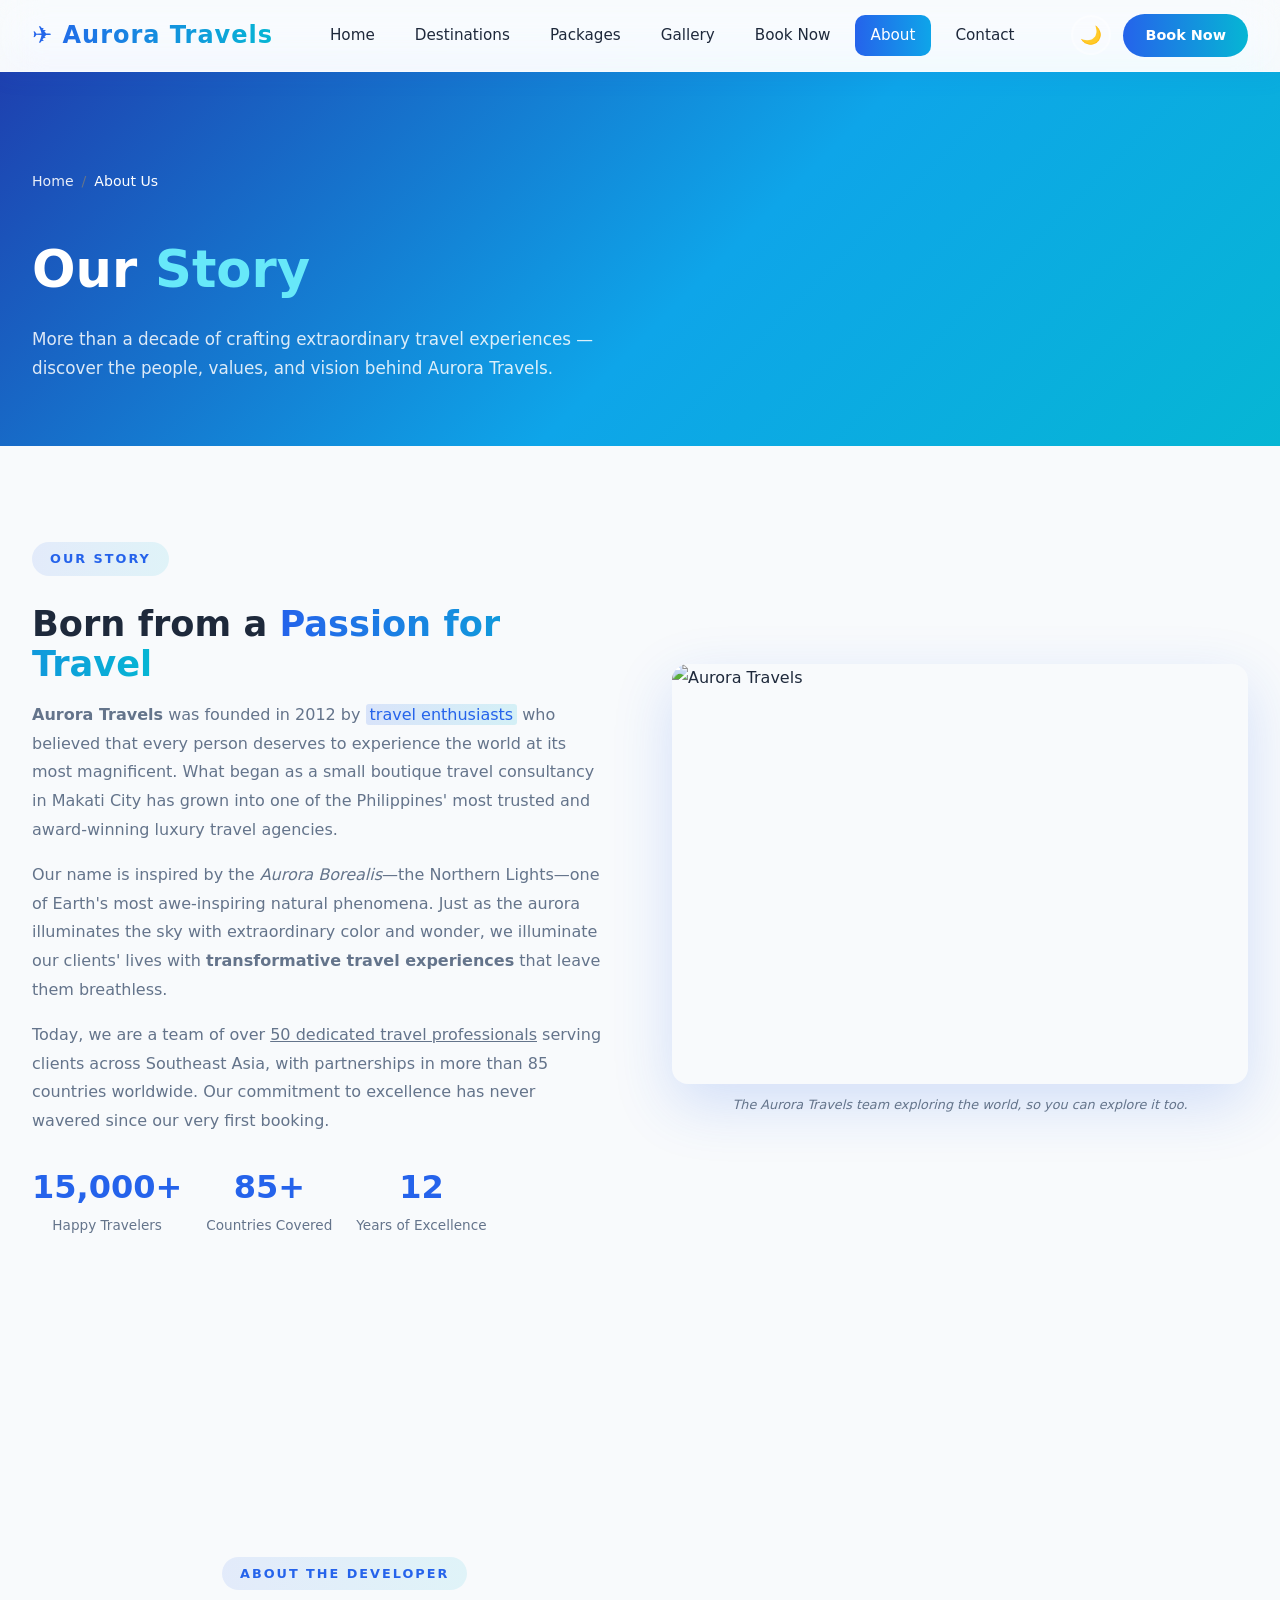
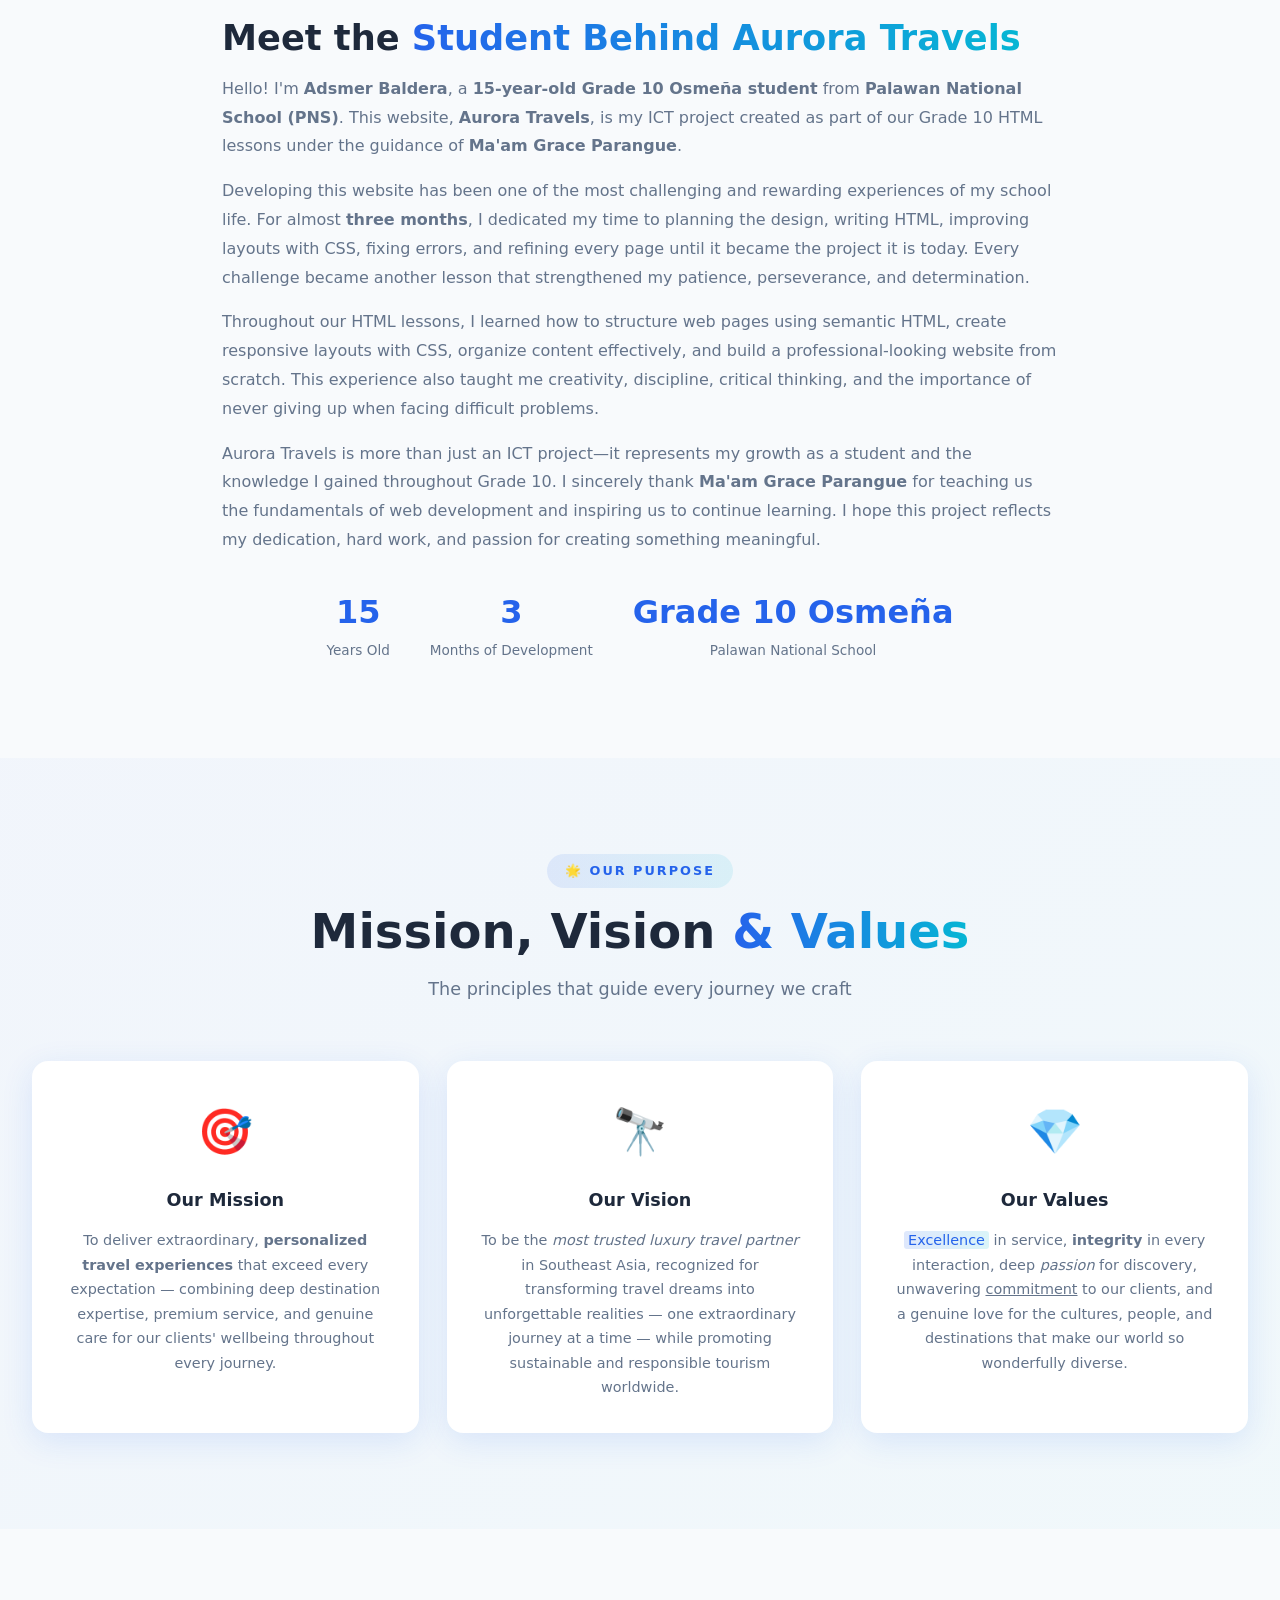
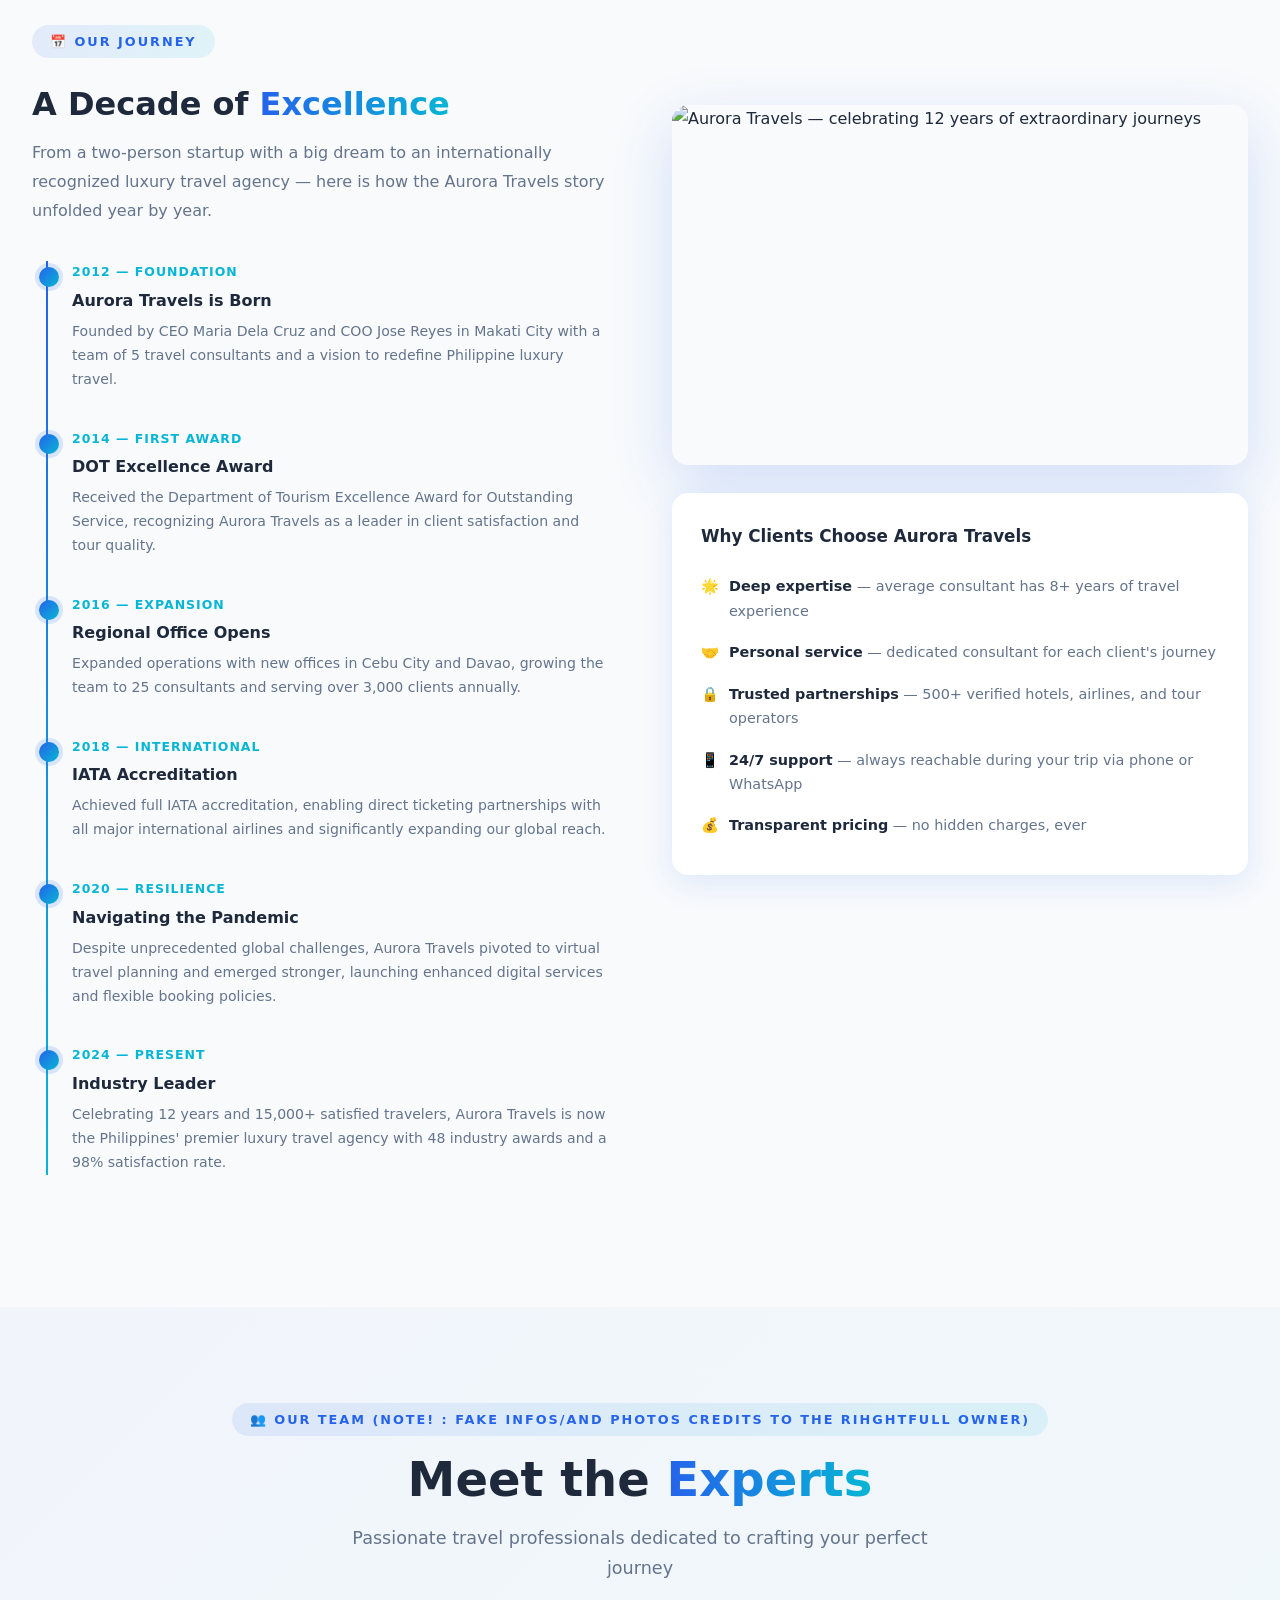
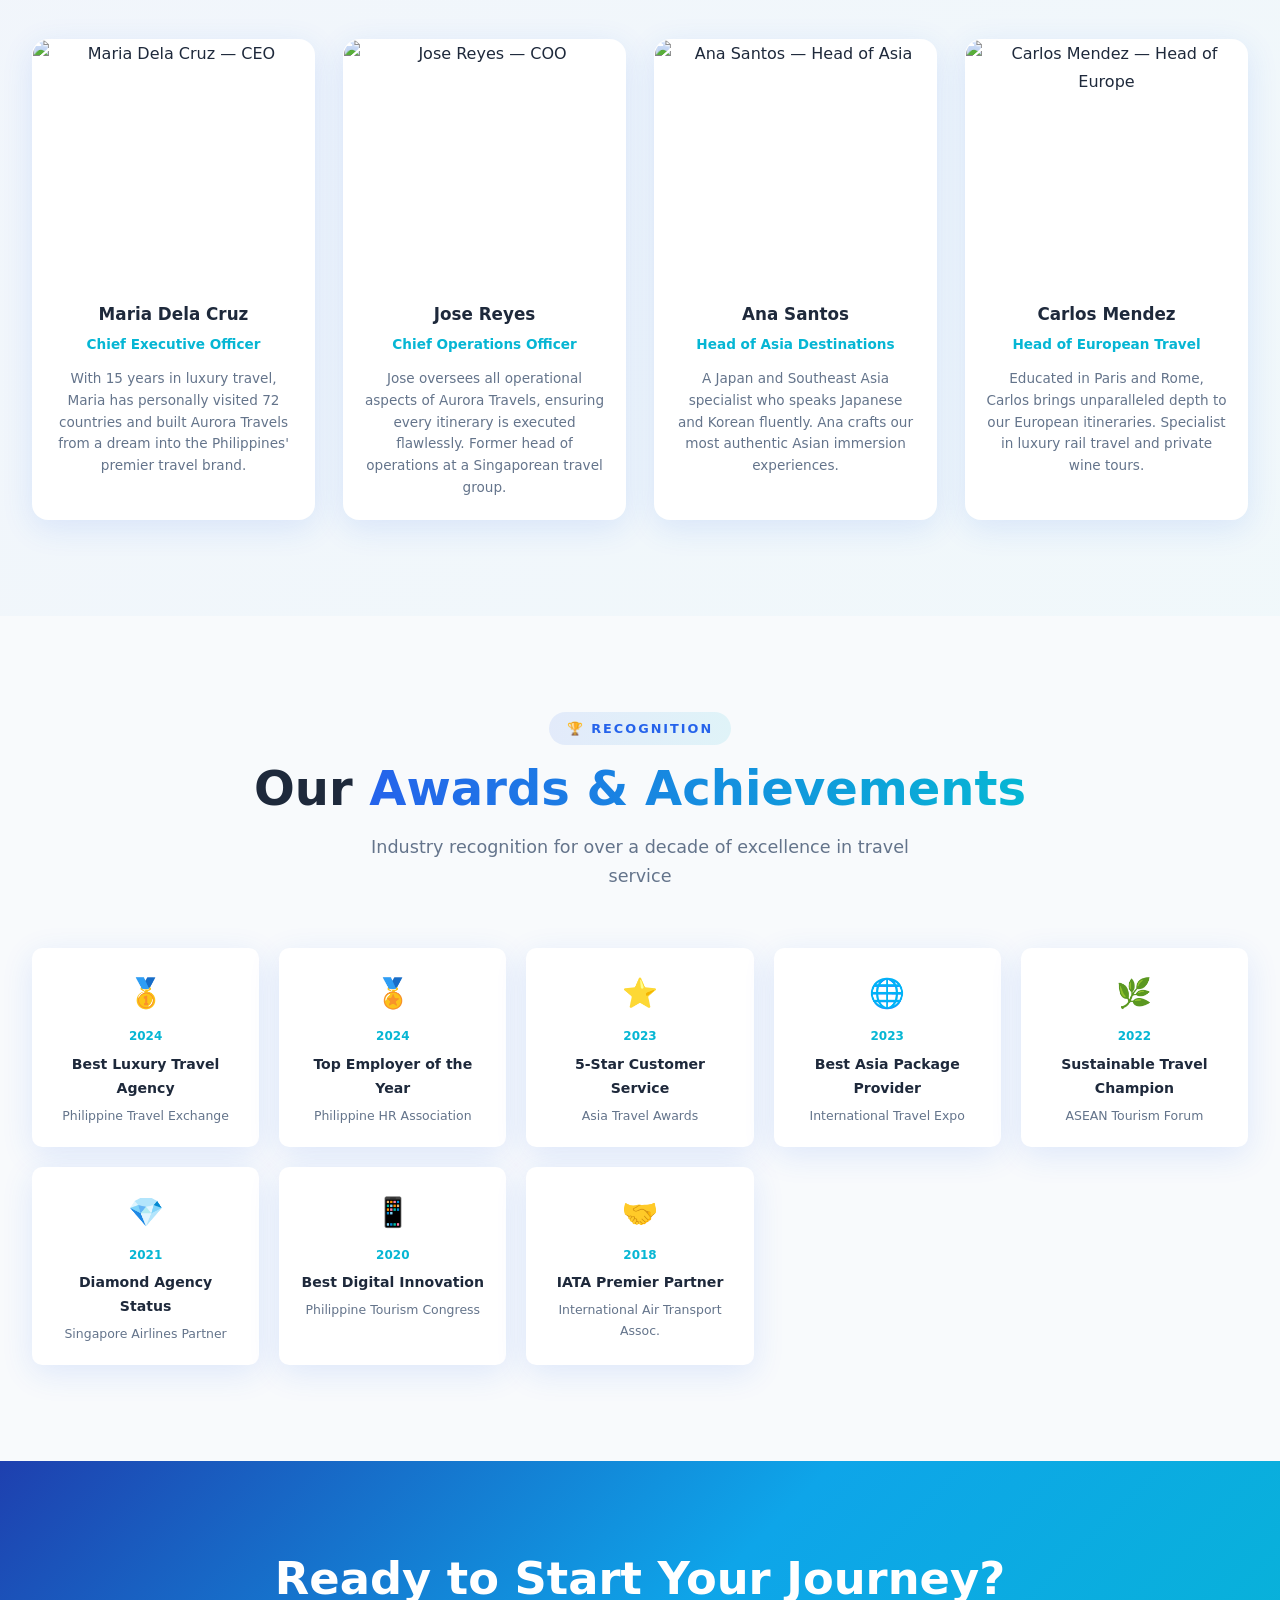
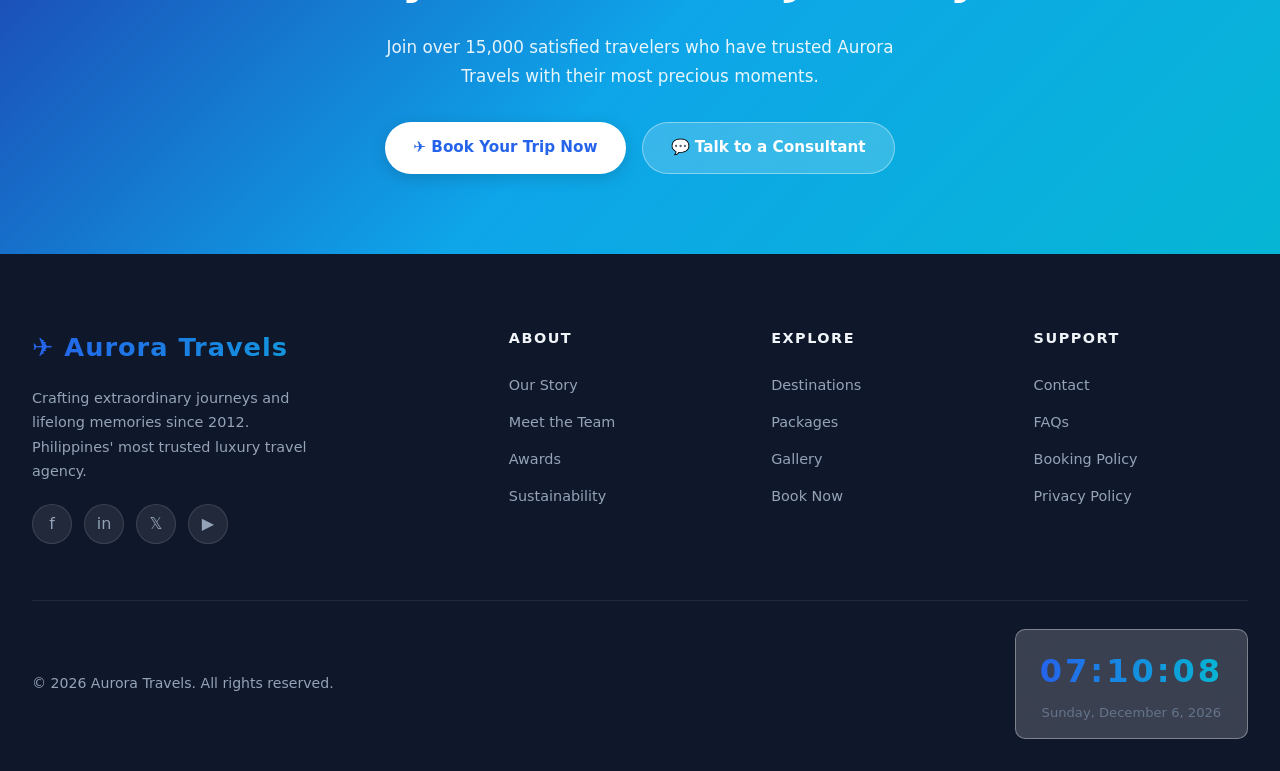
==== commit 9ce9bc07: "Add files via upload" ====
--- a/about.html
+++ b/about.html
@@ -100,57 +100,109 @@
   </div>
 </section>
 
-<!-- Company Introduction -->
+<!-- ================= COMPANY INTRODUCTION ================= -->
 <section class="section">
   <div class="container">
     <div style="display:grid;grid-template-columns:1fr 1fr;gap:64px;align-items:center" class="fade-in">
+
       <div>
         <div class="section-tag">Our Story</div>
+
         <h2 class="section-title" style="font-size:2.2rem;margin-top:12px">
           Born from a <span>Passion for Travel</span>
         </h2>
+
         <p style="color:var(--text-light);line-height:1.8;margin-bottom:16px">
-          <strong>Aurora Travels</strong> was founded in 2012 by <mark>travel enthusiasts</mark> who believed that every person
-          deserves to experience the world at its most magnificent. What began as a small boutique travel consultancy
-          in Makati City has grown into one of the Philippines' most trusted and award-winning luxury travel agencies.
-        </p>
+          <strong>Aurora Travels</strong> was founded in 2012 by <mark>travel enthusiasts</mark> who believed that every person deserves to experience the world at its most magnificent. What began as a small boutique travel consultancy in Makati City has grown into one of the Philippines' most trusted and award-winning luxury travel agencies.
+        </p>
+
         <p style="color:var(--text-light);line-height:1.8;margin-bottom:16px">
-          Our name is inspired by the <em>Aurora Borealis</em> — the Northern Lights — one of Earth's most awe-inspiring
-          natural phenomena. Just as the aurora illuminates the sky with extraordinary color and wonder, we illuminate
-          our clients' lives with <strong>transformative travel experiences</strong> that leave them breathless.
-        </p>
+          Our name is inspired by the <em>Aurora Borealis</em>—the Northern Lights—one of Earth's most awe-inspiring natural phenomena. Just as the aurora illuminates the sky with extraordinary color and wonder, we illuminate our clients' lives with <strong>transformative travel experiences</strong> that leave them breathless.
+        </p>
+
         <p style="color:var(--text-light);line-height:1.8;margin-bottom:24px">
-          Today, we are a team of over <u>50 dedicated travel professionals</u> serving clients across Southeast Asia,
-          with partnerships in more than 85 countries worldwide. Our commitment to excellence has never wavered
-          since our very first booking.
-        </p>
+          Today, we are a team of over <u>50 dedicated travel professionals</u> serving clients across Southeast Asia, with partnerships in more than 85 countries worldwide. Our commitment to excellence has never wavered since our very first booking.
+        </p>
+
         <div style="display:flex;gap:24px;flex-wrap:wrap">
           <div style="text-align:center">
             <div style="font-size:2rem;font-weight:900;color:var(--primary)">15,000+</div>
             <div style="font-size:0.85rem;color:var(--text-light)">Happy Travelers</div>
           </div>
+
           <div style="text-align:center">
             <div style="font-size:2rem;font-weight:900;color:var(--primary)">85+</div>
             <div style="font-size:0.85rem;color:var(--text-light)">Countries Covered</div>
           </div>
+
           <div style="text-align:center">
             <div style="font-size:2rem;font-weight:900;color:var(--primary)">12</div>
             <div style="font-size:0.85rem;color:var(--text-light)">Years of Excellence</div>
           </div>
         </div>
       </div>
+
       <div>
         <a href="gallery.html">
           <img src="https://images.unsplash.com/photo-1469854523086-cc02fe5d8800?w=800&q=80"
-            alt="Aurora Travels — team planning an extraordinary journey"
-            style="border-radius:var(--radius);box-shadow:var(--shadow-lg);width:100%;height:420px;object-fit:cover;cursor:pointer"
-            title="View our Gallery" />
+               alt="Aurora Travels"
+               style="border-radius:var(--radius);box-shadow:var(--shadow-lg);width:100%;height:420px;object-fit:cover;cursor:pointer">
         </a>
+
         <p style="text-align:center;font-size:0.8rem;color:var(--text-light);margin-top:10px">
           <em>The Aurora Travels team exploring the world, so you can explore it too.</em>
         </p>
       </div>
-    </div>
+
+    </div>
+  </div>
+</section>
+<br>
+  <section class="section" style="margin-top:100px;">
+  <div class="container fade-in" style="max-width:900px;">
+
+    <div class="section-tag">About the Developer</div>
+
+    <h2 class="section-title" style="font-size:2.2rem;margin-top:12px">
+      Meet the <span>Student Behind Aurora Travels</span>
+    </h2>
+
+    <p style="color:var(--text-light);line-height:1.8;margin-bottom:16px">
+      Hello! I'm <strong>Adsmer Baldera</strong>, a <strong>15-year-old Grade 10 Osmeña student</strong> from
+      <strong>Palawan National School (PNS)</strong>. This website, <strong>Aurora Travels</strong>, is my ICT project created as part of our Grade 10 HTML lessons under the guidance of <strong>Ma'am Grace Parangue</strong>.
+    </p>
+
+    <p style="color:var(--text-light);line-height:1.8;margin-bottom:16px">
+      Developing this website has been one of the most challenging and rewarding experiences of my school life. For almost <strong>three months</strong>, I dedicated my time to planning the design, writing HTML, improving layouts with CSS, fixing errors, and refining every page until it became the project it is today. Every challenge became another lesson that strengthened my patience, perseverance, and determination.
+    </p>
+
+    <p style="color:var(--text-light);line-height:1.8;margin-bottom:16px">
+      Throughout our HTML lessons, I learned how to structure web pages using semantic HTML, create responsive layouts with CSS, organize content effectively, and build a professional-looking website from scratch. This experience also taught me creativity, discipline, critical thinking, and the importance of never giving up when facing difficult problems.
+    </p>
+
+    <p style="color:var(--text-light);line-height:1.8;margin-bottom:24px">
+      Aurora Travels is more than just an ICT project—it represents my growth as a student and the knowledge I gained throughout Grade 10. I sincerely thank <strong>Ma'am Grace Parangue</strong> for teaching us the fundamentals of web development and inspiring us to continue learning. I hope this project reflects my dedication, hard work, and passion for creating something meaningful.
+    </p>
+
+    <div style="display:flex;justify-content:center;gap:40px;flex-wrap:wrap;margin-top:30px;">
+
+      <div style="text-align:center">
+        <div style="font-size:2rem;font-weight:900;color:var(--primary)">15</div>
+        <div style="font-size:0.85rem;color:var(--text-light)">Years Old</div>
+      </div>
+
+      <div style="text-align:center">
+        <div style="font-size:2rem;font-weight:900;color:var(--primary)">3</div>
+        <div style="font-size:0.85rem;color:var(--text-light)">Months of Development</div>
+      </div>
+
+      <div style="text-align:center">
+        <div style="font-size:2rem;font-weight:900;color:var(--primary)">Grade 10 Osmeña</div>
+        <div style="font-size:0.85rem;color:var(--text-light)">Palawan National School</div>
+      </div>
+
+    </div>
+
   </div>
 </section>
 
@@ -270,7 +322,7 @@
 <section class="section" style="background:linear-gradient(135deg,rgba(37,99,235,0.03),rgba(6,182,212,0.03))">
   <div class="container">
     <div class="section-header fade-in">
-      <div class="section-tag">👥 Our Team</div>
+      <div class="section-tag">👥 Our Team (NOTE! : FAKE INFOS/AND PHOTOS CREDITS TO THE RIHGHTFULL OWNER)</div>
       <h2 class="section-title">Meet the <span>Experts</span></h2>
       <p class="section-subtitle">Passionate travel professionals dedicated to crafting your perfect journey</p>
     </div>
